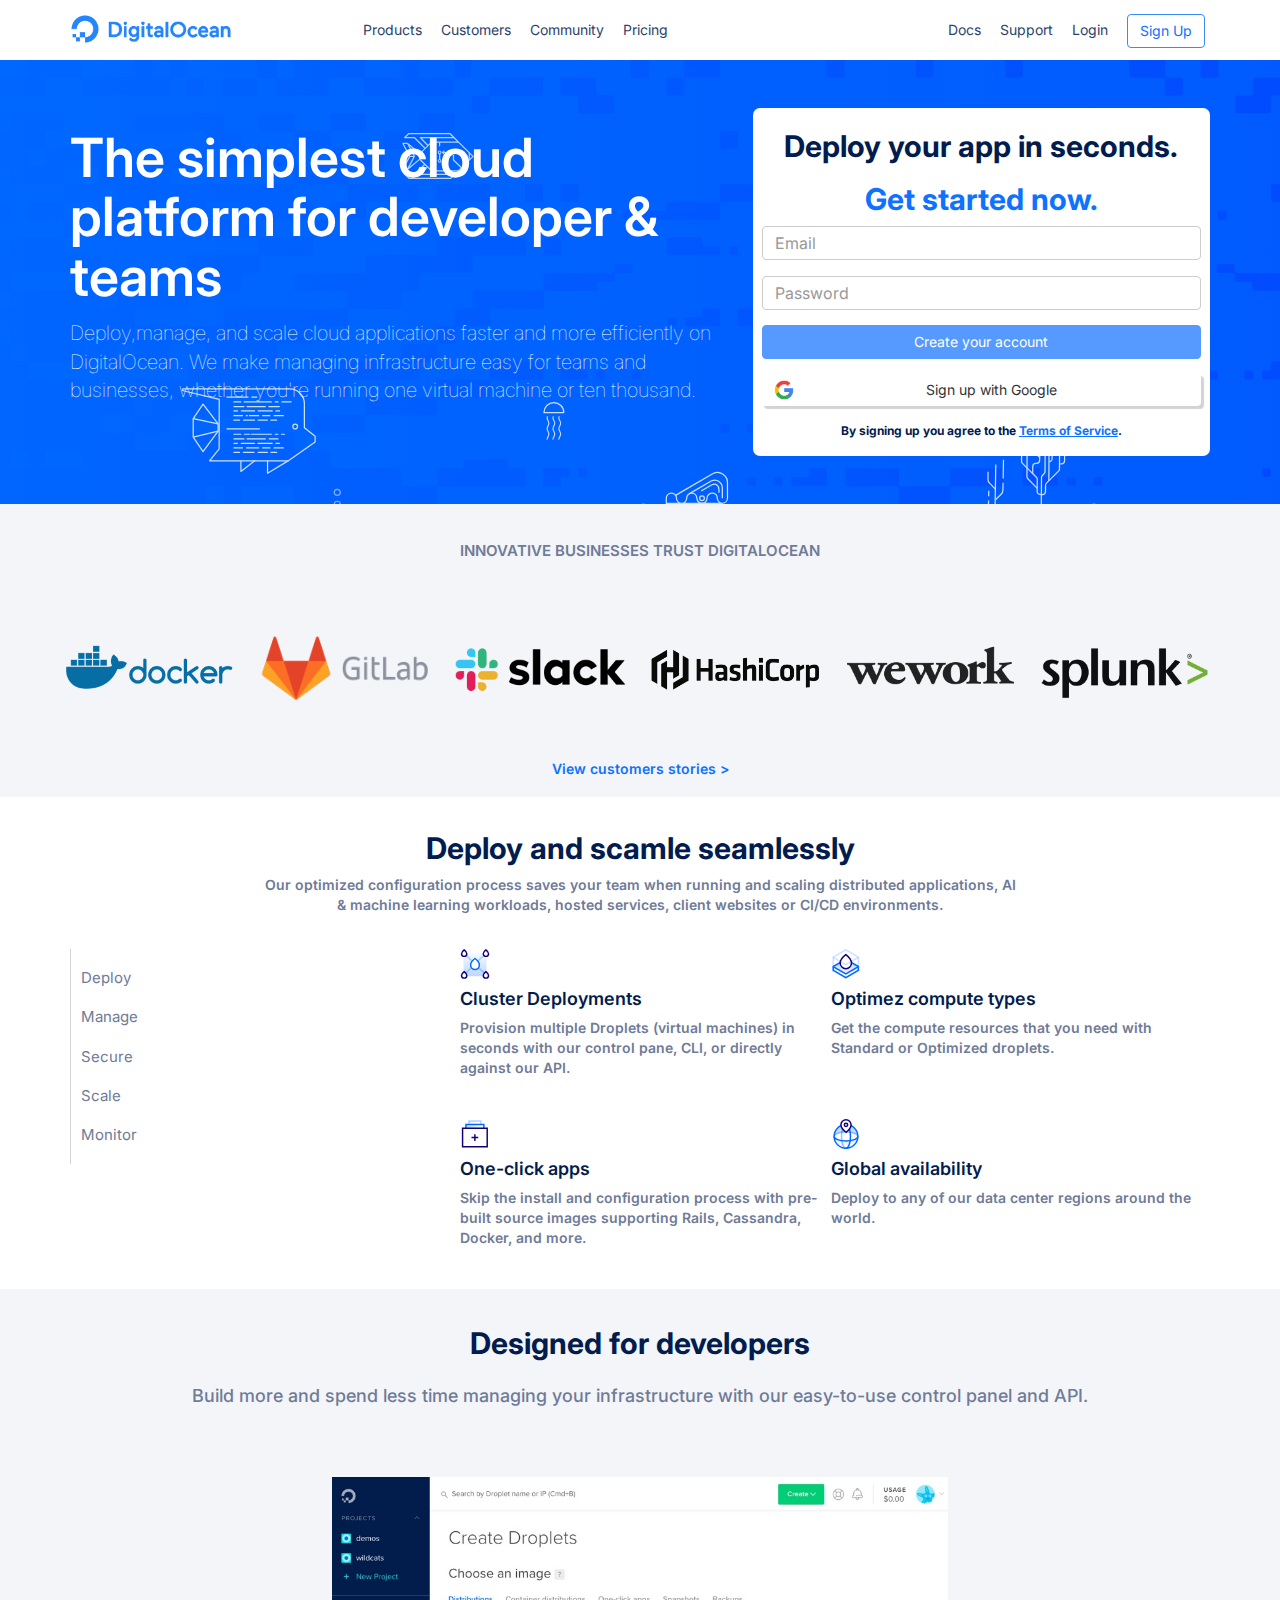
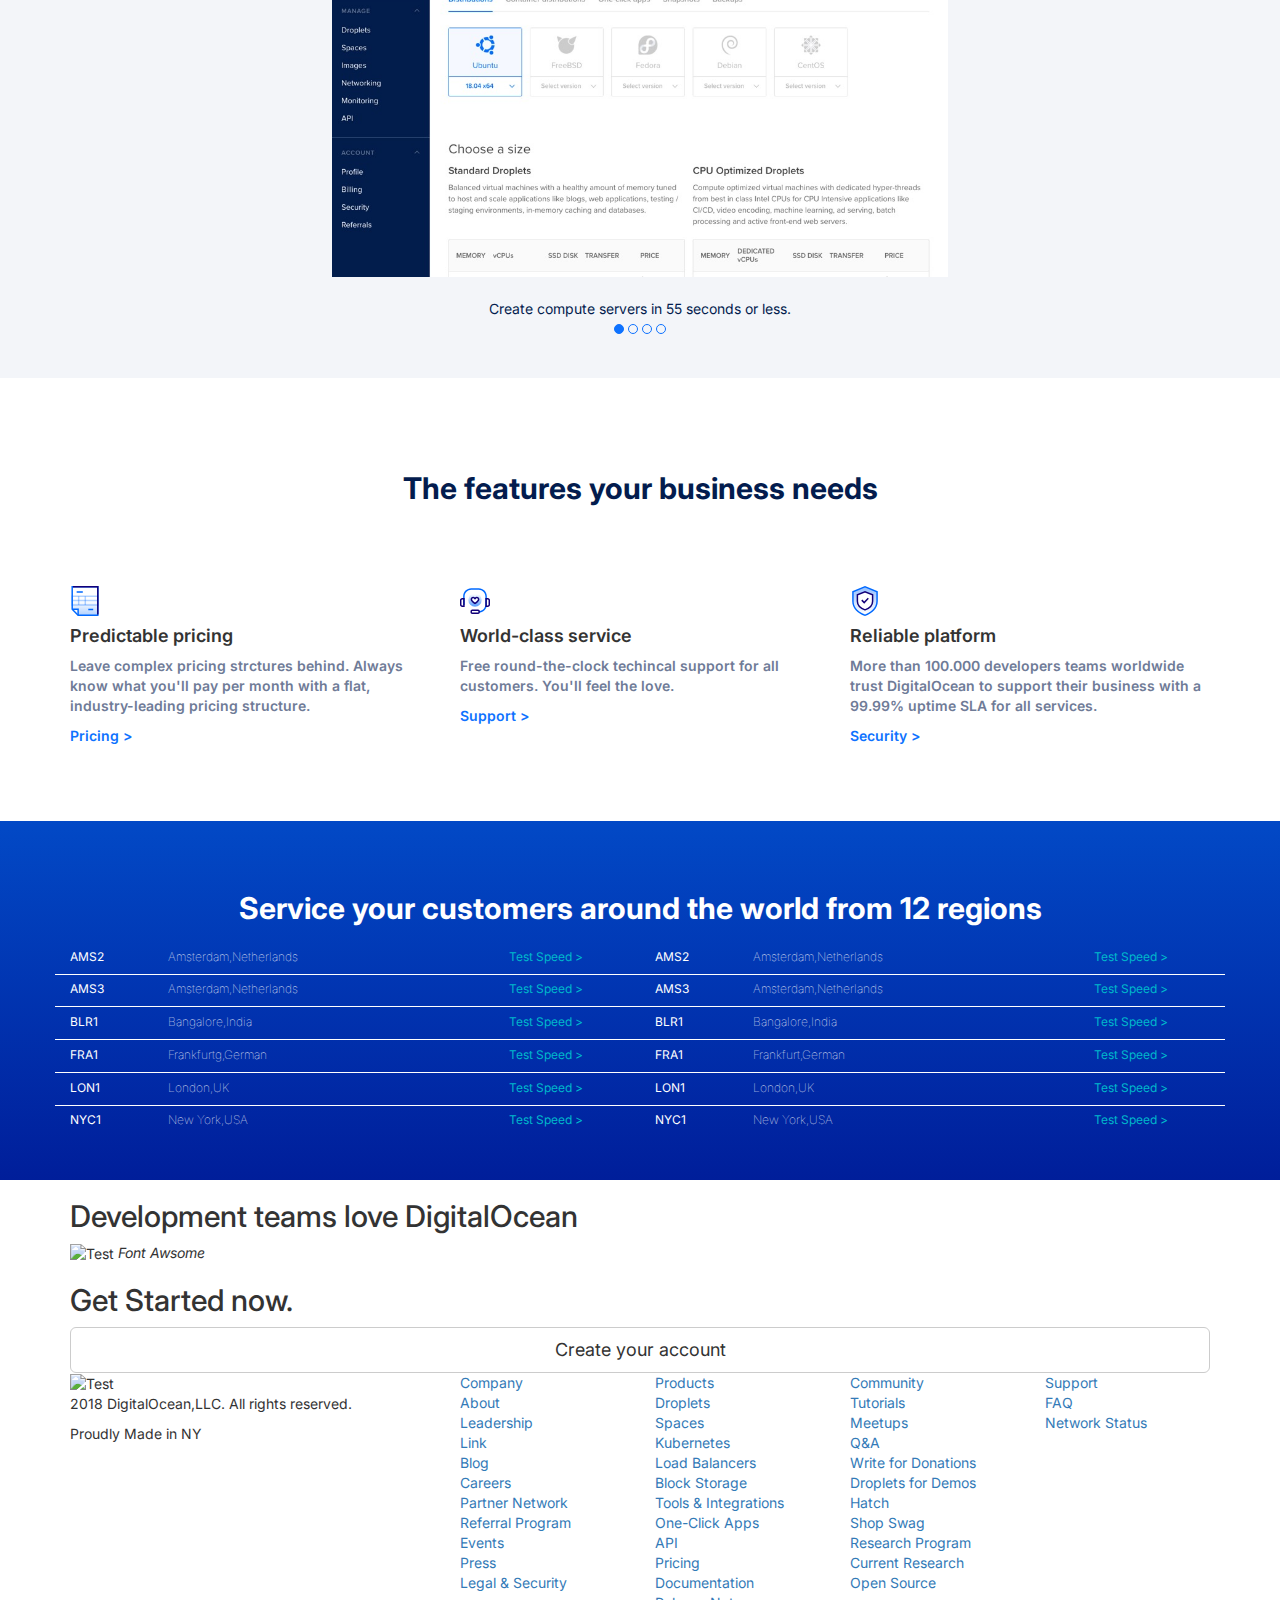
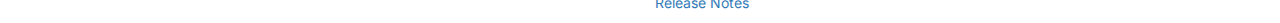
==== index.html @ 861a4ecf "4th Section" ====
<!DOCTYPE html>
<html lang="en" dir="ltr">
  <head>
    <meta charset="utf-8">
    <meta name="viewport" content="width=device-width, initial-scale=1.0">
    <link rel="stylesheet" href="https://maxcdn.bootstrapcdn.com/bootstrap/3.3.7/css/bootstrap.min.css" integrity="sha384-BVYiiSIFeK1dGmJRAkycuHAHRg32OmUcww7on3RYdg4Va+PmSTsz/K68vbdEjh4u" crossorigin="anonymous">
    <link rel="stylesheet" href="https://cdnjs.cloudflare.com/ajax/libs/font-awesome/5.15.2/css/all.min.css" integrity="sha512-HK5fgLBL+xu6dm/Ii3z4xhlSUyZgTT9tuc/hSrtw6uzJOvgRr2a9jyxxT1ely+B+xFAmJKVSTbpM/CuL7qxO8w==" crossorigin="anonymous" />
    <link rel="preconnect" href="https://fonts.gstatic.com">
    <link href="https://fonts.googleapis.com/css2?family=Inter:wght@300;500;600;700&display=swap" rel="stylesheet">
    <link rel="stylesheet" href="css/style.css">
    <title>Digital Ocean</title>
  </head>
  <body>

    <!-- HEADER -->
    <header>
      <!-- Fixed Nav -->
      <nav class="navbar navbar-default navbar-fixed-top ms_navbar">
        <div class="container ms_container">
          <div class="row">
            <div class="col-md-3 col-sm-6 col-xs-6">
              <a href="#">
                <img alt="DigitalOcean Logo" src="img/logo.png">
              </a>
            </div>
            <div class="col-md-5 hidden-sm hidden-xs">
              <ul class="list-unstyled list-inline ms_list">
                <li><a href="#">Products <i class="fas fa-chevron-down"></i></a></li>
                <li><a href="#">Customers</a></li>
                <li><a href="#">Community <i class="fas fa-chevron-down"></i></a></li>
                <li><a href="#">Pricing</a></li>
              </ul>
            </div>
            <div class="col-md-4 col-sm-6 col-xs-6 hidden-sm hidden-xs">
              <ul class="list-unstyled list-inline ms_list text-right">
                <li><a href="#">Docs</a></li>
                <li><a href="#">Support <i class="fas fa-chevron-down"></i></a></li>
                <li><a href="#">Login</a></li>
                <li><button class="btn btn-md ms_button ms_light_blue"type="button" name="button">Sign Up</button></li>
              </ul>
            </div>
            <div class="col-sm-6 col-xs-6 visible-sm visible-xs text-right">
              <i class="fas fa-bars hamburger ms_light_blue"></i>
            </div>
          </div>
        </div>
      </nav>

      <!-- Jumbotron -->
      <div class="jumbotron ms_jumbotron">
        <div class="ms_container container">
          <div class="row">
            <div class="ms_col col-md-7 col-sm-7 col-xs-12">
              <h1 class="ms_bulk">The simplest cloud platform for developer & teams</h1>
              <p class="small">Deploy,manage, and scale cloud applications faster and more efficiently on DigitalOcean. We make managing infrastructure easy for teams and businesses, whether you're running one virtual machine or ten thousand.</p>
            </div>
            <div class="ms_col col-md-5 col-sm-5 col-xs-12">
              <div class="ms_signin">
                <h2 class="text-center ms_bulker ms_dark_blue">Deploy your app in seconds.</h2>
                <h2 class="text-center ms_bulker"><a class="ms_light_blue" href="#">Get started now.</a></h2>
                <form>
                  <input type="email" class="form-control" id="exampleInputEmail1" placeholder="Email">
                  <input type="password" class="form-control" id="exampleInputPassword1" placeholder="Password">
                </form>
                <button type="button" class="btn btn-primary btn-md btn-block">Create your account</button>
                <button type="button" class="btn btn-default btn-md btn-block ms_google"><img class="pull-left" src="img/google-icon.png" alt="Google Icon"> Sign up with Google</button>
                <p class="ms_dark_blue text-center">By signing up you agree to the <a class="ms_light_blue" href="#">Terms of Service</a>.</p>
              </div>
            </div>
          </div>
        </div>
      </div>

      <!-- Partners -->
      <section id="partners">
        <div class="ms_container container ms_partners">
          <div class="row ms_row">
            <div class="ms_col col-md-12 col-sm-12 col-xs-12">
                <h4 class="text-center ms_bulk ms_light_grey">INNOVATIVE BUSINESSES TRUST DIGITALOCEAN</h4>
            </div>
            <div class="col-xs-12 col-sm-4 col-md-4 ms_col">
              <img src="img/docker.svg" alt="Docker">
              <img src="img/gitlab.svg" alt="GitLab">
            </div>
            <div class="col-xs-12 col-sm-4 col-md-4 ms_col">
              <img src="img/slack.svg" alt="Slack">
              <img src="img/hashicorp.svg" alt="HashiCorp">
            </div>
            <div class="col-xs-12 col-sm-4 col-md-4 ms_col">
              <img src="img/wework.svg" alt="weowrk">
              <img src="img/splunk.svg" alt="splunk">
            </div>
            <div class="col-md-12 col-sm-12 col-xs-12 text-center">
              <h5><a class="ms_bulk ms_light_blue" href="#">View customers stories ></a></h5>
            </div>
          </div>
        </div>
      </section>
    </header>


    <!--MAIN  -->
    <main>
      <!-- 1St Section -->
      <section id="ms_first-section">
        <div class="ms_container container">
          <div class="row ms_row">
            <div class="ms_col col-md-12 col-sm-12 col-xs-12 ms_col">
              <div class="section-head_text">
                <h2 class="text-center ms_bulker ms_dark_blue">Deploy and scamle seamlessly</h2>
                <p class="text-center ms_bulk ms_light_grey">Our optimized configuration process saves your team when running and scaling distributed applications, AI<br> & machine learning workloads, hosted services, client websites or CI/CD environments.</p>
              </div>
            </div>
          </div>
          <div class="row ms_row ms_section-body">
            <div class="ms_col col-md-4 col-sm-4 col-xs-12 ms_col">
              <ul class="list-unstyled">
                <li><a href="#">Deploy</a></li>
                <li><a href="#">Manage</a></li>
                <li><a href="#">Secure</a></li>
                <li><a href="#">Scale</a></li>
                <li><a href="#">Monitor</a></li>
              </ul>
            </div>
            <div class="col-md-8 col-sm-8 col-xs-12">
              <div class="ms_col-wrap pull-left">
                <img src="img/cluster-deploy.svg" alt="Cluster-Deploy">
                <h4 class="ms_dark_blue ms_bulk">Cluster Deployments</h4>
                <p class="ms_light_grey ms_bulk">Provision multiple Droplets (virtual machines) in seconds with our control pane, CLI, or directly against our API.</p>
              </div>
              <div class="ms_col-wrap pull-left">
                <img src="img/optimized-compute.svg" alt="optimized Compute">
                <h4 class="ms_dark_blue ms_bulk">Optimez compute types</h4>
                <p class="ms_light_grey ms_bulk">Get the compute resources that you need with Standard or Optimized droplets. </p>
              </div>
              <div class="ms_col-wrap pull-left">
                <img src="img/one-click.svg" alt="One Click">
                <h4 class="ms_dark_blue ms_bulk">One-click apps</h4>
                <p class="ms_light_grey ms_bulk">Skip the install and configuration process with pre-built source images supporting Rails, Cassandra, Docker, and more.</p>
              </div>
              <div class="ms_col-wrap pull-left">
                <img src="img/global.svg" alt="Global Availability">
                <h4 class="ms_dark_blue ms_bulk">Global availability</h4>
                <p class="ms_light_grey ms_bulk">Deploy to any of our data center regions around the world.</p>
              </div>
            </div>
        </div>
      </section>

      <!-- 2Nd Section -->
      <section id="ms_second-section">
          <div class="ms_container container">
            <div class="row">
              <div class="ms_col col-md-12 col-sm-12 col-xs-12 ms_section-head">
                <h2 class="text-center ms_dark_blue ms_bulker">Designed for developers</h2>
                <p class="text-center ms_light_grey ms_light_bulk">Build more and spend less time managing your infrastructure with our easy-to-use control panel and API.</p>
              </div>
              <div class="ms_col col-md-12 col-sm-12 col-xs-12 text-center ms_section-body">
                <div class="ms_img_container">
                  <i class="fas fa-chevron-left"></i>
                  <img src="img/screenshot-createdroplet.jpg" alt="Droplets">
                  <i class="fas fa-chevron-right ms_dark_blue"></i>
                </div>
                <span class="ms_dark_blue">Create compute servers in 55 seconds or less.</span>
                <div class="circles ms_light_blue">
                  <span id="filled"></span>
                  <span></span>
                  <span></span>
                  <span></span>
                </div>
              </div>

              </div>
            </div>
          </div>
      </section>

      <!-- 3Rd Section -->
      <section id="ms_third-section">
        <div class="ms_container container">
          <div class="row">
            <div class="ms_col col-md-12 col-xs-12 text-center">
              <h2 class="ms_dark_blue ms_bulker">The features your business needs</h2>
            </div>
            <div class="ms_col col-md-4 col-sm-4 col-xs-12 ms_col">
              <img src="img/pred-pricing.svg" alt="Predictable Pricing">
              <h4 class="ms_dark blue ms_bulk">Predictable pricing</h4>
              <p class="ms_light_grey ms_bulk">Leave complex pricing strctures behind. Always know what you'll pay per month with a flat, industry-leading pricing structure. </p>
              <a class="ms_light_blue ms_bulk" href="#">Pricing ></a>
            </div>
            <div class="ms_col col-md-4 col-sm-4 col-xs-12 ms_col">
              <img src="img/world-class.svg" alt="World-class Service">
              <h4 class="ms_dark blue ms_bulk">World-class service</h4>
              <p class="ms_light_grey ms_bulk">Free round-the-clock techincal support for all customers. You'll feel the love.</p>
              <a class="ms_light_blue ms_bulk" href="#">Support ></a>
            </div>
            <div class="ms_col col-md-4 col-sm-4 col-xs-12 ms_col">
              <img src="img/reliable-platform.svg" alt="Reliable Platform">
              <h4 class="ms_dark blue ms_bulk">Reliable platform</h4>
              <p class="ms_light_grey ms_bulk">More than 100.000 developers teams worldwide trust DigitalOcean to support their business with a 99.99% uptime SLA for all services. </p>
              <a class="ms_light_blue ms_bulk" href="#">Security ></a>
            </div>
          </div>
        </div>
      </section>

      <!-- 4Th Section -->
      <section id="ms_fourth_section">
        <div class="ms_container container">
          <div class="row">
            <div class="col-md-12 col-sm-12 col-xs-12 text-center">
              <h2 class="ms_bulker">Service your customers around the world from 12 regions</h2>
            </div>

            <!-- 1St block -->
            <div class="col-md-6 col-sm-12 col-xs-12 ms_block">
              <!-- 1St Row -->
              <div class="row">
                <div class="col-md-2 col-sm-2 col-xs-2 ms_col">
                  <span>AMS2</span>
                </div>
                <div class="col-md-7 col-sm-7 col-xs-6 ms_col">
                  <span class="ms_lighter">Amsterdam,Netherlands</span>
                </div>
                <div class="col-md-3 col-sm-3 col-xs-4 ms_col">
                  <a href="#">Test Speed ></a>
                </div>
              </div>
              <!-- 2Nd Row -->
              <div class="row">
                <div class="col-md-2 col-sm-2 col-xs-2 ms_col">
                  <span>AMS3</span>
                </div>
                <div class="col-md-7 col-sm-7 col-xs-6 ms_col">
                  <span class="ms_lighter">Amsterdam,Netherlands</span>
                </div>
                <div class="col-md-3 col-sm-3 col-xs-4 ms_col">
                  <a href="#">Test Speed ></a>
                </div>
              </div>
              <!-- 3Rd Row -->
              <div class="row">
                <div class="col-md-2 col-sm-2 col-xs-2 ms_col">
                  <span>BLR1</span>
                </div>
                <div class="col-md-7 col-sm-7 col-xs-6 ms_col">
                  <span class="ms_lighter">Bangalore,India</span>
                </div>
                <div class="col-md-3 col-sm-3 col-xs-4 ms_col">
                  <a href="#">Test Speed ></a>
                </div>
              </div>
              <!-- 4th Row -->
              <div class="row">
                <div class="col-md-2 col-sm-2 col-xs-2 ms_col">
                  <span>FRA1</span>
                </div>
                <div class="col-md-7 col-sm-7 col-xs-6 ms_col">
                  <span class="ms_lighter">Frankfurtg,German</span>
                </div>
                <div class="col-md-3 col-sm-3 col-xs-4 ms_col">
                  <a href="#">Test Speed ></a>
                </div>
              </div>
              <!-- 5Th Row -->
              <div class="row">
                <div class="col-md-2 col-sm-2 col-xs-2 ms_col">
                  <span>LON1</span>
                </div>
                <div class="col-md-7 col-sm-7 col-xs-6 ms_col">
                  <span class="ms_lighter">London,UK</span>
                </div>
                <div class="col-md-3 col-sm-3 col-xs-4 ms_col">
                  <a href="#">Test Speed ></a>
                </div>
              </div>
              <!-- 6Th Row -->
              <div class="row">
                <div class="col-md-2 col-sm-2 col-xs-2">
                  <span>NYC1</span>
                </div>
                <div class="col-md-7 col-sm-7 col-xs-6">
                  <span class="ms_lighter">New York,USA</span>
                </div>
                <div class="col-md-3 col-sm-3 col-xs-4">
                  <a href="#">Test Speed ></a>
                </div>
              </div>
            </div>

            <!-- 2Nd Block -->
            <div class="col-md-6 col-sm-12 col-xs-12">
              <!-- 1St Row -->
              <div class="row">
                <div class="col-md-2 col-sm-2 col-xs-2 ms_col">
                  <span>AMS2</span>
                </div>
                <div class="col-md-7 col-sm-7 col-xs-6 ms_col">
                  <span class="ms_lighter">Amsterdam,Netherlands</span>
                </div>
                <div class="col-md-3 col-sm-3 col-xs-4 ms_col">
                  <a href="#">Test Speed ></a>
                </div>
              </div>
              <!-- 2Nd Row -->
              <div class="row">
                <div class="col-md-2 col-sm-2 col-xs-2 ms_col">
                  <span>AMS3</span>
                </div>
                <div class="col-md-7 col-sm-7 col-xs-6 ms_col">
                  <span class="ms_lighter">Amsterdam,Netherlands</span>
                </div>
                <div class="col-md-3 col-sm-3 col-xs-4 ms_col">
                  <a href="#">Test Speed ></a>
                </div>
              </div>
              <!-- 3Rd Row -->
              <div class="row">
                <div class="col-md-2 col-sm-2 col-xs-2 ms_col">
                  <span>BLR1</span>
                </div>
                <div class="col-md-7 col-sm-7 col-xs-6 ms_col">
                  <span class="ms_lighter">Bangalore,India</span>
                </div>
                <div class="col-md-3 col-sm-3 col-xs-4 ms_col">
                  <a href="#">Test Speed ></a>
                </div>
              </div>
              <!-- 4Th Row -->
              <div class="row">
                <div class="col-md-2 col-sm-2 col-xs-2 ms_col">
                  <span>FRA1</span>
                </div>
                <div class="col-md-7 col-sm-7 col-xs-6 ms_col">
                  <span class="ms_lighter">Frankfurt,German</span>
                </div>
                <div class="col-md-3 col-sm-3 col-xs-4 ms_col">
                  <a href="#">Test Speed ></a>
                </div>
              </div>
              <!-- 5Th Row -->
              <div class="row">
                <div class="col-md-2 col-sm-2 col-xs-2 ms_col">
                  <span>LON1</span>
                </div>
                <div class="col-md-7 col-sm-7 col-xs-6 ms_col">
                  <span class="ms_lighter">London,UK</span>
                </div>
                <div class="col-md-3 col-sm-3 col-xs-4 ms_col">
                  <a href="#">Test Speed ></a>
                </div>
              </div>
              <!-- 6Th Row -->
              <div class="row">
                <div class="col-md-2 col-sm-2 col-xs-2">
                  <span>NYC1</span>
                </div>
                <div class="col-md-7 col-sm-7 col-xs-6">
                  <span class="ms_lighter">New York,USA</span>
                </div>
                <div class="col-md-3 col-sm-3 col-xs-4">
                  <a href="#">Test Speed ></a>
                </div>
              </div>
            </div>
          </div>
        </div>
      </section>

      <!-- 5Th Section -->
      <section>
        <div class="ms_container container">
          <div class="row">
            <div class="ms_col col-md-12 col-sm-12 col-xs-12">
              <h2>Development teams love DigitalOcean</h2>
            </div>
            <div class="ms_col col-md-12 col-sm-12 col-xs-12">
              <img src="" alt="Test">
              <i>Font Awsome</i>
            </div>
          </div>
        </div>
      </section>

      <!-- 6Th Section -->
      <section>
        <div class="ms_container container">
          <div class="row">
            <div class="ms_col col-md-12 col-sm-12 col-xs-12">
              <h2>Get Started now.</h2>
            </div>
            <div class="ms_col col-md-12 col-sm-12 col-xs-12">
              <button type="button" class="btn btn-default btn-lg btn-block">Create your account</button>
            </div>
          </div>
        </div>
      </section>
    </main>


    <!-- FOOTER -->
    <footer>
      <div class="ms_container container">
        <div class="row">
          <div class="ms_col col-md-4 col-sm-12 col-xs-12">
            <img src="" alt="Test">
            <p><i class="far fa-copyright"></i> 2018 DigitalOcean,LLC. All rights reserved.</p>
            <span>Proudly Made in NY</span>
            <div class="socials">
              <i class="fab fa-twitter"><a href="#"></a></i> <i class="fab fa-facebook-square"><a href="#"></a></i> <i class="fab fa-instagram"><a href="#"></a></i> <i class="fab fa-youtube"><a href="#"></a></i> <i class="fab fa-linkedin"><a href="#"></a></i>
            </div>
          </div>
          <div class="ms_col col-md-2 col-sm-6 col-xs-12">
            <ul class="list-unstyled">
              <li><a href="#">Company</a></li>
              <li><a href="#">About</a></li>
              <li><a href="#">Leadership</a></li>
              <li><a href="#">Link</a></li>
              <li><a href="#">Blog</a></li>
              <li><a href="#">Careers</a></li>
              <li><a href="#">Partner Network</a></li>
              <li><a href="#">Referral Program</a></li>
              <li><a href="#">Events</a></li>
              <li><a href="#">Press</a></li>
              <li><a href="#">Legal & Security</a></li>
            </ul>
          </div>
          <div class="ms_col col-md-2 col-sm-6 col-xs-12">
            <ul class="list-unstyled">
              <li><a href="#">Products</a></li>
              <li><a href="#">Droplets</a></li>
              <li><a href="#">Spaces</a></li>
              <li><a href="#">Kubernetes</a></li>
              <li><a href="#">Load Balancers</a></li>
              <li><a href="#">Block Storage</a></li>
              <li><a href="#">Tools & Integrations</a></li>
              <li><a href="#">One-Click Apps</a></li>
              <li><a href="#">API</a></li>
              <li><a href="#">Pricing</a></li>
              <li><a href="#">Documentation</a></li>
              <li><a href="#">Release Notes</a></li>
            </ul>
          </div>
          <div class="ms_col col-md-2 col-sm-6 col-xs-12">
            <ul class="list-unstyled">
              <li><a href="#">Community</a></li>
              <li><a href="#">Tutorials</a></li>
              <li><a href="#">Meetups</a></li>
              <li><a href="#">Q&A</a></li>
              <li><a href="#">Write for Donations</a></li>
              <li><a href="#">Droplets for Demos</a></li>
              <li><a href="#">Hatch</a></li>
              <li><a href="#">Shop Swag</a></li>
              <li><a href="#">Research Program</a></li>
              <li><a href="#">Current Research</a></li>
              <li><a href="#">Open Source</a></li>
            </ul>
          </div>
          <div class="ms_col col-md-2 col-sm-6 col-xs-12">
            <ul class="list-unstyled">
              <li><a href="#">Support</a></li>
              <li><a href="#">FAQ</a></li>
              <li><a href="#">Network Status</a></li>
            </ul>
          </div>
        </div>
      </div>
    </footer>

  </body>
</html>
---- css/style.css ----
/* Debug */
.ms_container {
  /* border: 1px solid black; */
}
.ms_container-fluid {
  /* border: 1px solid red; */
}
.ms_row {
  /* border: 1px solid green; */
}
.ms_col {
  /* border: 1px solid orange; */
  /* height: 200px; */
}
section {
  /* margin: 5vh 0; */
  /* border: 3px solid purple; */
}

/* COMMON */
* {
  padding: 0;
  margin: 0;
  box-sizing: border-box;
}
body {
  font-family: 'Inter', sans-serif;
}

/* UTILITIES */
.ms_wrapper {
  width: 50%;
  margin: 0 auto;
}
.ms_dark_blue {
  color: #031C4E;
}
.ms_light_grey {
  color: #6F7B97;
}
.ms_light_blue {
  color: #0E72FF;
}
.ms_lighter {
  font-weight: lighter;
}
.ms_light_bulk {
  font-weight: 500;
}
.ms_bulk {
  font-weight: 600;
}
.ms_bulker {
  font-weight: 700;
}
/* HEADER */
/* Fixed Nav */
header .ms_navbar {
  background-color: white;
  border: none;
}
.ms_navbar .ms_container .row [class*="col-"] {
  height: 60px;
  line-height: 60px;
}
.ms_navbar .ms_container .ms_list li a {
  color: #2D426B;
  padding-right: 5px;
}
.ms_navbar .ms_container img {
  max-height: 30px;
  margin-bottom: 5px;
}
.ms_navbar .ms_button {
  border-color: #3A8AFF;
  background-color: white;
}
/* Jumbotron */
.ms_jumbotron {
  background-image: url(../img/bg_jumbotron.svg);
  background-size: cover;
  background-position: center;
  background-repeat: no-repeat;
  margin: 60px 0 0 0;
  color: white;
}
.ms_jumbotron h1 {
  font-size: 34px;
}
.ms_jumbotron p {
  font-size: 15px;
  font-weight: lighter;
  margin-top: 2%;
}
.ms_jumbotron .ms_signin {
  background-color: white;
  border-radius: 0.5em;
  padding: 0.5% 2%;
}
.ms_jumbotron .ms_signin form input,
.ms_jumbotron .ms_signin button {
  margin-bottom: 3.5%;
}
.ms_jumbotron .ms_signin input {
  box-shadow: 0px 0px 0px 0px;
  font-size: 16px;
}
.ms_jumbotron .ms_signin button:first-of-type {
  background-color: #579AFF;
  border: 1px solid #579AFF;
}
.ms_jumbotron .ms_signin button:last-of-type {
  border: none;
  box-shadow: 2.5px 2.5px 1px  lightgrey;
}
.ms_jumbotron .ms_signin button img {
 max-height: 20px;
}
.ms_jumbotron .ms_signin p:not(a) {
  font-size: 12px;
  margin-top: 3%;
  font-weight: bold;
}
.ms_jumbotron .ms_signin p a {
  text-decoration: underline;
}
/* Partners */
#partners {
  background-color: #F3F5F9;
}
.ms_partners h4 {
  font-size: 12px;
  padding: 2.5% 0;
}
.ms_partners .ms_col,
.ms_partners .ms_row {
  padding: 0px;
}
.ms_partners img {
  width: 45%;
  height: 140px;
  margin: 0 2%;
}
.ms_partners h5 {
  padding: 1% 0;
}

/* MAIN */
/* 1St Section  */
#ms_first-section .section-head_text{
  margin: 3% 0;
}
#ms_first-section .section-head_text p {
  font-size: 16px;
}
#ms_first-section ul {
  border-left: 1px solid lightgrey;
  display: inline-block;
  width: 10%;
  font-size: 15px;
}
#ms_first-section ul li {
  margin: 18px 0px;
  padding-left: 10px;
}
#ms_first-section ul li a {
  color: #6F7B97;
}
#ms_first-section img {
  height: 35px;
  width: 35px;
}
#ms_first-section .ms_col-wrap {
  width: 100%;
  min-height: 120px;
}
/* 2Nd Section  */
#ms_second-section {
  background-color: #F3F5F9;
  padding: 3% 0;
}
#ms_second-section .ms_section-head {
  margin-bottom: 5%;
}
#ms_second-section .ms_section-head h2 {
  margin: 0px 0px 2% 0px;
}
#ms_second-section .ms_section-head p {
  font-size: 14px;
}
#ms_second-section .ms_img_container {
  margin: 0 auto;
  max-width: 90%;
  margin-bottom: 2%;
}
#ms_second-section .ms_img_container i {
  font-size: 200%;
}
#ms_second-section .ms_img_container i:first-of-type {
  color: #6F7B97;
}
#ms_second-section .ms_img_container img {
  width: 60%;
  margin: 0 2% 0 2%;
}
#ms_second-section .circles #filled:before {
  background-color: #0E72FF;
}
#ms_second-section .circles span:before {
  content: "";
  display: inline-block;
  width: 10px;
  height: 10px;
  border-radius: 50%;
  border: 1px solid #0E72FF;
}

/* 3Rd Section  */
#ms_third-section {
  padding: 4% 0;
}
#ms_third-section .ms_col {
  margin: 2% 0;
}
#ms_third-section h2 {
  margin-bottom: 3%
}
#ms_third-section img {
  height: 35px;
  width: 35px;
}
/* 4Th Section  */
#ms_fourth_section {
 background-image: linear-gradient(#0249C6, #001E9A);
 color: white;
 font-size: 12px;
 padding: 4% 0%;
}
#ms_fourth_section h2 {
  margin-bottom: 5%;
}
#ms_fourth_section .ms_block{
  margin-bottom: 6%;
}
#ms_fourth_section .ms_col {
  margin-bottom: 1%;
  padding-bottom: 1.5%;
  border-bottom: 1px solid white;
}

#ms_fourth_section a {
  color: #00B9CC;
}
/* 5Th Section  */

/* FOOTER */

/* MQ TABLET */
@media screen and (min-width: 768px) and (max-width: 992px) {
  /* COMMON */
  .ms_container {
    width: 100%;
  }
  /* HEADER */
  /* Fixed Nav */
  /* Jumbotron */
  .ms_jumbotron {
    padding: 3%;
  }
  .ms_jumbotron p {
    font-size: 18px;
  }
  .ms_jumbotron h1 {
    font-size: 34px;
  }
  /* Partners */

  /* MAIN */
  /* 1St Section  */
  #ms_first-section .ms_col-wrap {
    width: 49.5%;
    height: 170px;
  }
  #ms_first-section img {
    height: 30px;
    width: 30px;
  }
  #ms_first-section .section-head_text p {
    font-size: 14px;
  }
  /* 2Nd Section  */
  #ms_second-section .ms_section-head p {
    font-size: 18px;
  }
  /* 3Rd Section  */
  #ms_third-section img {
    height: 30px;
    width: 30px;
  }
  /* 4Th Section  */
  #ms_fourth_section .ms_block{
    margin-bottom: 6%;
  }
  #ms_fourth_section h2 {
    margin-bottom: 2%;
  }
  /* 5Th Section  */

  /* FOOTER */
}
/* MQ DESKTOP */
@media screen and (min-width: 992px) {
  /* COMMON */
  /* UTILITIES */
  /* HEADER */
  /* Fixed Nav */
  /* Jumbotron */
  .ms_jumbotron h1 {
    font-size: 54px;
  }
  .ms_jumbotron p {
    font-size: 20px;
  }
  /* Partners */
  .ms_partners h4 {
    font-size: 15px;
  }

  /* MAIN */
  /* 1St Section  */
  #ms_first-section .ms_col-wrap {
    width: 49.5%;
    height: 170px;
  }
  #ms_first-section img {
    height: 30px;
    width: 30px;
  }
  #ms_first-section .section-head_text p {
    font-size: 14px;
  }
  /* 2Nd Section  */
  #ms_second-section .ms_section-head p {
    font-size: 18px;
  }
  /* 3Rd Section  */
  #ms_third-section img {
    height: 30px;
    width: 30px;
  }
  /* 4Th Section  */
  #ms_fourth_section .ms_block{
    margin-bottom: 0%;
  }
  #ms_fourth_section h2 {
    margin-bottom: 2%;
  }
  /* 5Th Section  */

  /* FOOTER */
}
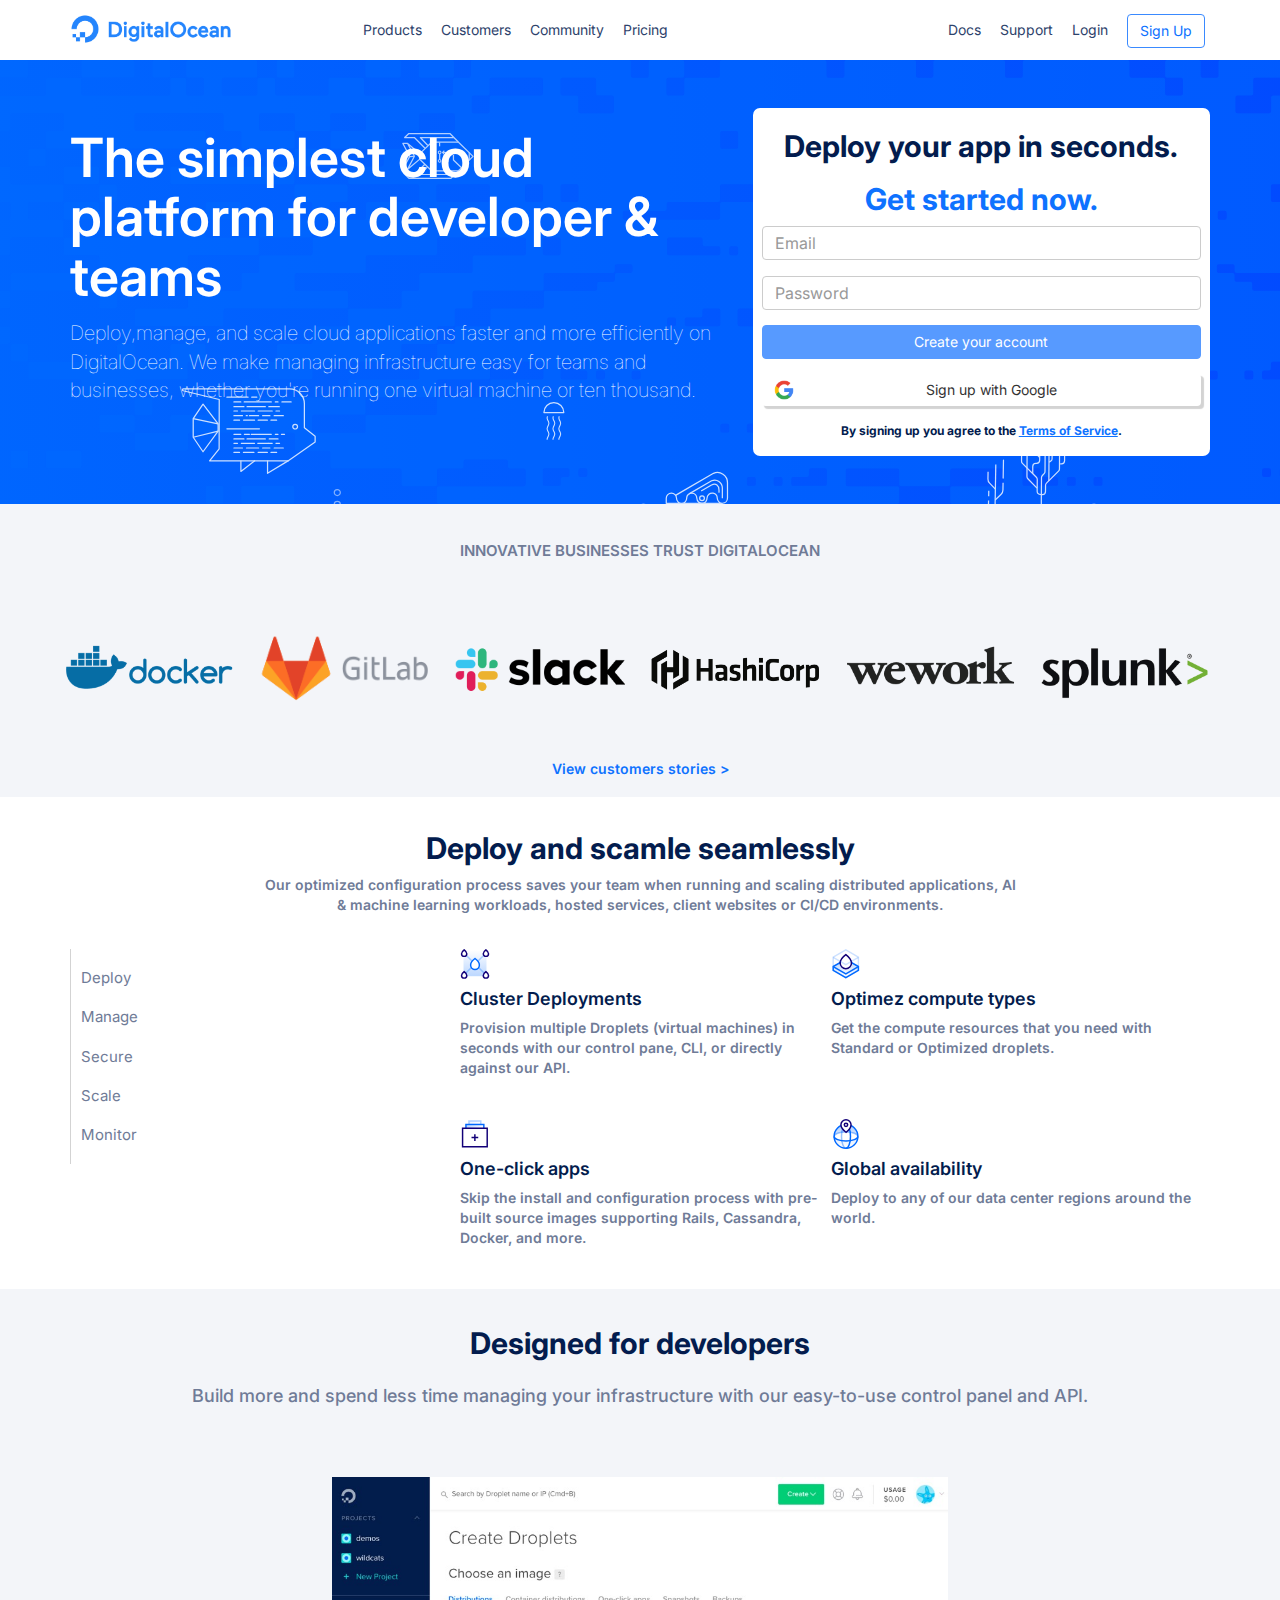
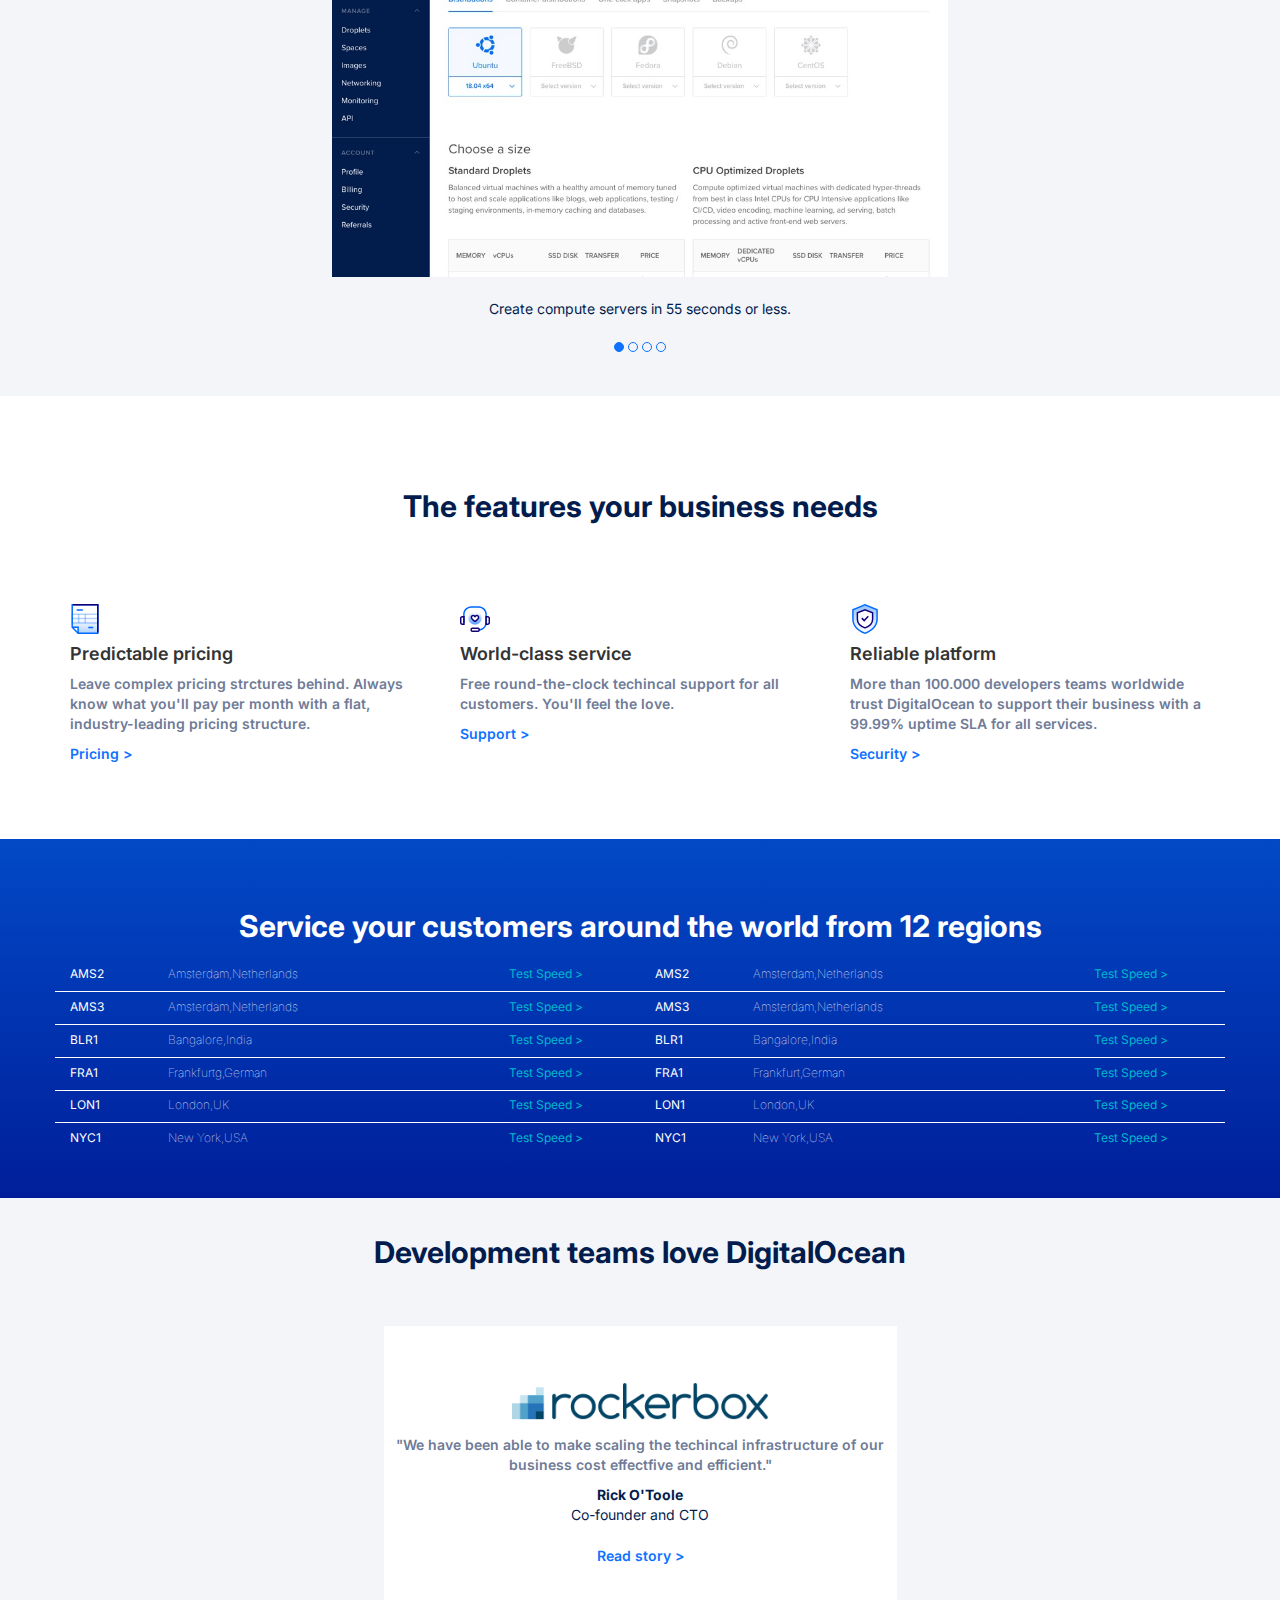
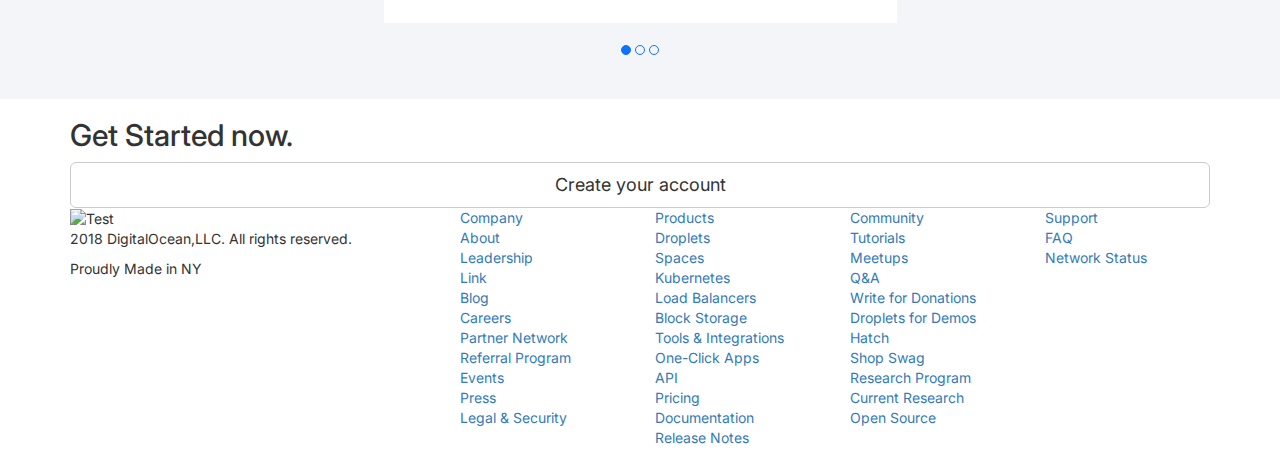
==== commit 522e2bf8: "5Th Section" ====
--- a/index.html
+++ b/index.html
@@ -157,9 +157,9 @@
               </div>
               <div class="ms_col col-md-12 col-sm-12 col-xs-12 text-center ms_section-body">
                 <div class="ms_img_container">
-                  <i class="fas fa-chevron-left"></i>
+                  <i class="fas fa-chevron-left hidden-xs"></i>
                   <img src="img/screenshot-createdroplet.jpg" alt="Droplets">
-                  <i class="fas fa-chevron-right ms_dark_blue"></i>
+                  <i class="fas fa-chevron-right ms_dark_blue hidden-xs"></i>
                 </div>
                 <span class="ms_dark_blue">Create compute servers in 55 seconds or less.</span>
                 <div class="circles ms_light_blue">
@@ -169,8 +169,6 @@
                   <span></span>
                 </div>
               </div>
-
-              </div>
             </div>
           </div>
       </section>
@@ -368,15 +366,31 @@
       </section>
 
       <!-- 5Th Section -->
-      <section>
-        <div class="ms_container container">
-          <div class="row">
-            <div class="ms_col col-md-12 col-sm-12 col-xs-12">
-              <h2>Development teams love DigitalOcean</h2>
-            </div>
-            <div class="ms_col col-md-12 col-sm-12 col-xs-12">
-              <img src="" alt="Test">
-              <i>Font Awsome</i>
+      <section id="ms_fifth_section">
+        <div class="ms_container container">
+          <div class="row">
+            <div class="ms_col col-md-12 col-sm-12 col-xs-12 ms_section-head">
+              <h2 class="text-center ms_dark_blue ms_bulker">Development teams love DigitalOcean</h2>
+            </div>
+            <div class="ms_col col-md-12 col-sm-12 col-xs-12 text-center ms_section-body">
+              <div class="whole-container">
+                <i class="fas fa-chevron-left hidden-xs"></i>
+                <div class="ms_img_container">
+                  <img src="img/rockerbox.png" alt="Rockerbox">
+                  <div class="ms_description">
+                    <p class="ms_bulk ms_light_grey">"We have been able to make scaling the techincal infrastructure of our business cost effectfive and efficient."</p>
+                    <span class="ms_bulker ms_dark_blue">Rick O'Toole<span><br>
+                    <span class="ms_dark_blue ms_lighter">Co-founder and CTO</span>
+                    <a class="ms_bulk ms_light_blue" href="#">Read story ></a>
+                  </div>
+                </div>
+                <i class="fas fa-chevron-right ms_dark_blue hidden-xs"></i>
+                <div class="circles ms_light_blue">
+                  <span id="filled"></span>
+                  <span></span>
+                  <span></span>
+                </div>
+              </div>
             </div>
           </div>
         </div>
--- a/css/style.css
+++ b/css/style.css
@@ -25,6 +25,18 @@
 }
 body {
   font-family: 'Inter', sans-serif;
+}
+.circles #filled:before {
+  background-color: #0E72FF;
+}
+.circles span:before {
+  content: "";
+  display: inline-block;
+  width: 10px;
+  height: 10px;
+  border-radius: 50%;
+  border: 1px solid #0E72FF;
+  margin-top: 2%;
 }
 
 /* UTILITIES */
@@ -190,7 +202,7 @@
 }
 #ms_second-section .ms_img_container {
   margin: 0 auto;
-  max-width: 90%;
+  width: 90%;
   margin-bottom: 2%;
 }
 #ms_second-section .ms_img_container i {
@@ -200,19 +212,8 @@
   color: #6F7B97;
 }
 #ms_second-section .ms_img_container img {
-  width: 60%;
+  width: 80%;
   margin: 0 2% 0 2%;
-}
-#ms_second-section .circles #filled:before {
-  background-color: #0E72FF;
-}
-#ms_second-section .circles span:before {
-  content: "";
-  display: inline-block;
-  width: 10px;
-  height: 10px;
-  border-radius: 50%;
-  border: 1px solid #0E72FF;
 }
 
 /* 3Rd Section  */
@@ -247,11 +248,47 @@
   padding-bottom: 1.5%;
   border-bottom: 1px solid white;
 }
-
 #ms_fourth_section a {
   color: #00B9CC;
 }
+
 /* 5Th Section  */
+#ms_fifth_section {
+  background-color: #F3F5F9;
+  padding: 3% 0;
+}
+#ms_fifth_section  h2 {
+  margin: 0px 0px 5% 0px;
+}
+#ms_fifth_section .ms_whole-container {
+  width: 50%;
+  margin: 0 auto;
+}
+#ms_fifth_section .ms_img_container {
+  background-color: white;
+  display: inline-block;
+  width: 80%;
+  vertical-align: middle;
+  padding: 5% 0%;
+}
+#ms_fifth_section .ms_img_container img {
+  margin-bottom: 3%
+}
+#ms_fifth_section a {
+  margin-top: 4%;
+  display: block;
+}
+#ms_fifth_section i {
+  vertical-align: middle;
+  font-size: 200%;
+  margin: 0 1.5%;
+}
+#ms_fifth_section i:first-child {
+  color: #6F7B97;
+}
+#ms_fifth_section .ms_img_container img {
+  width: 50%;
+}
 
 /* FOOTER */
 
@@ -292,6 +329,9 @@
   #ms_second-section .ms_section-head p {
     font-size: 18px;
   }
+  #ms_second-section .ms_img_container img {
+    width: 60%;
+  }
   /* 3Rd Section  */
   #ms_third-section img {
     height: 30px;
@@ -305,7 +345,9 @@
     margin-bottom: 2%;
   }
   /* 5Th Section  */
-
+  #ms_fifth_section .ms_img_container {
+    width: 60%;
+  }
   /* FOOTER */
 }
 /* MQ DESKTOP */
@@ -343,6 +385,9 @@
   #ms_second-section .ms_section-head p {
     font-size: 18px;
   }
+  #ms_second-section .ms_img_container img {
+    width: 60%;
+  }
   /* 3Rd Section  */
   #ms_third-section img {
     height: 30px;
@@ -356,6 +401,9 @@
     margin-bottom: 2%;
   }
   /* 5Th Section  */
+  #ms_fifth_section .ms_img_container {
+    width: 45%;
+  }
 
   /* FOOTER */
 }
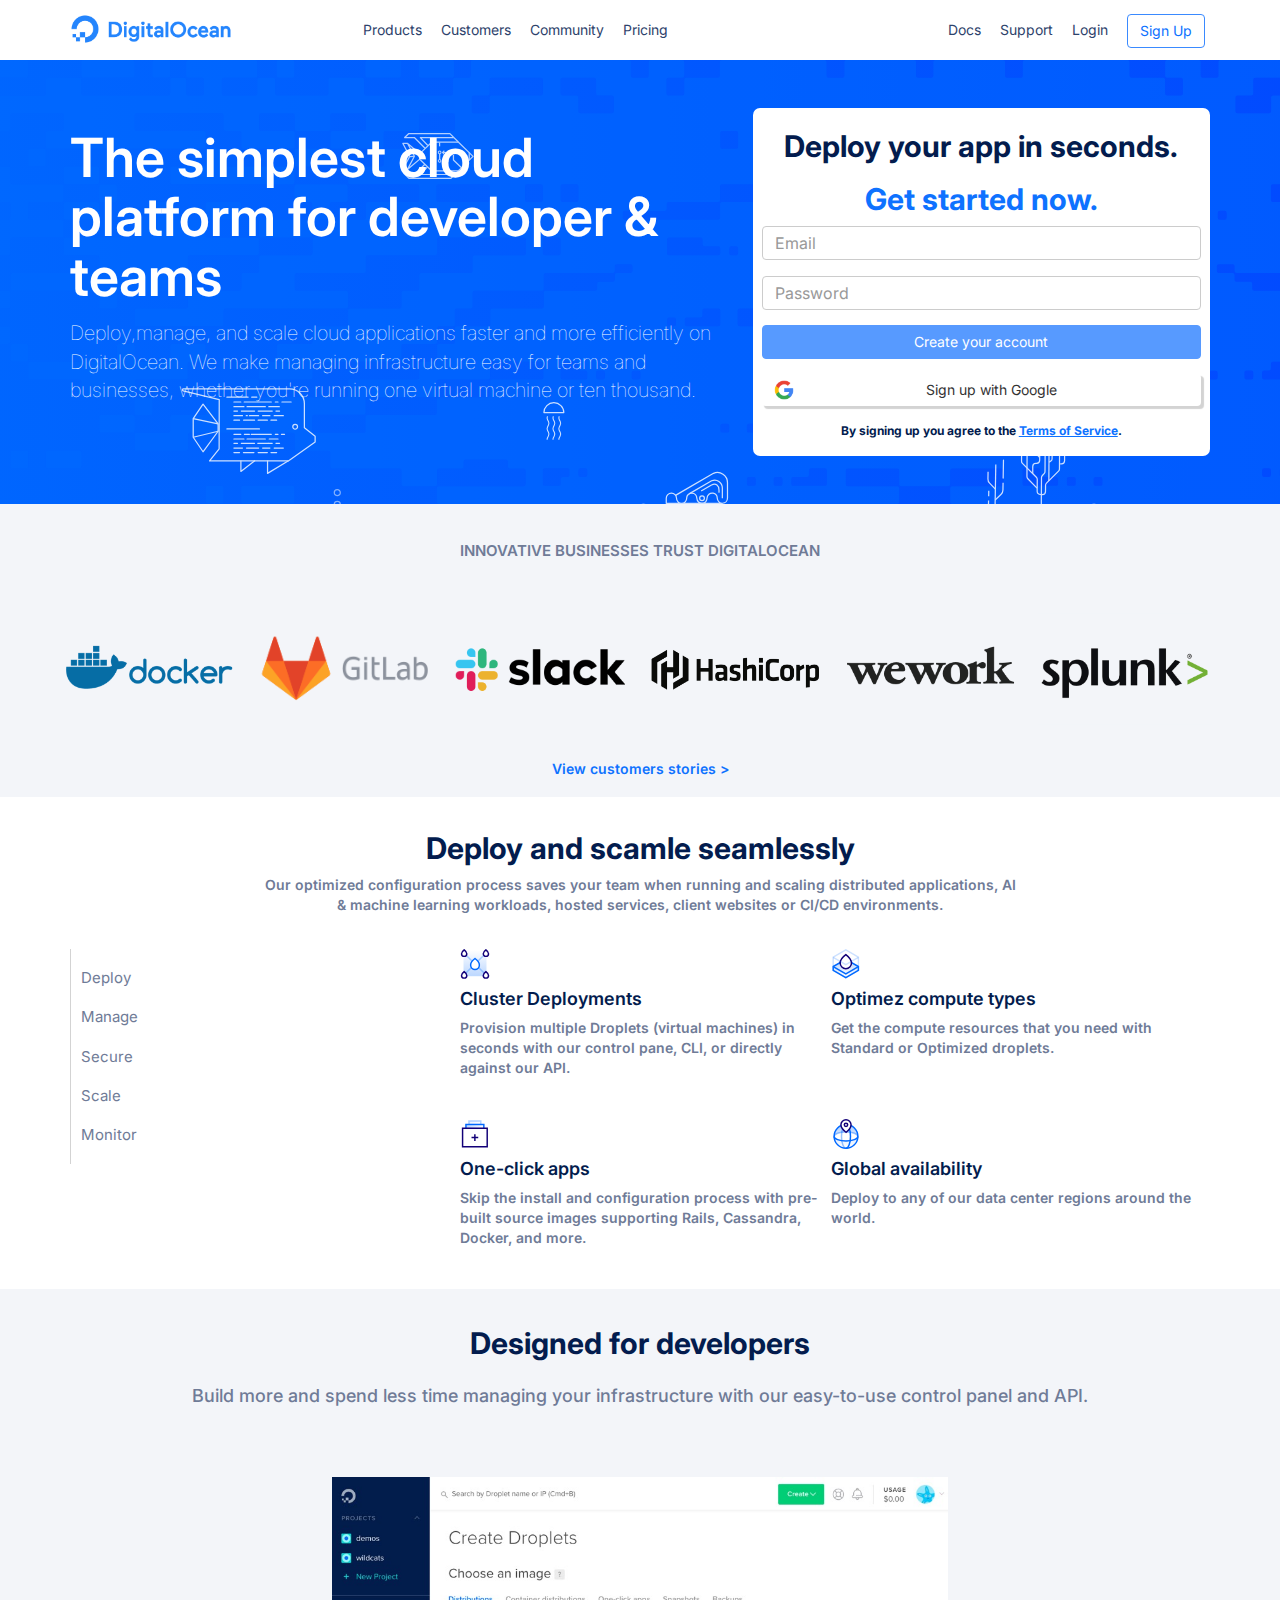
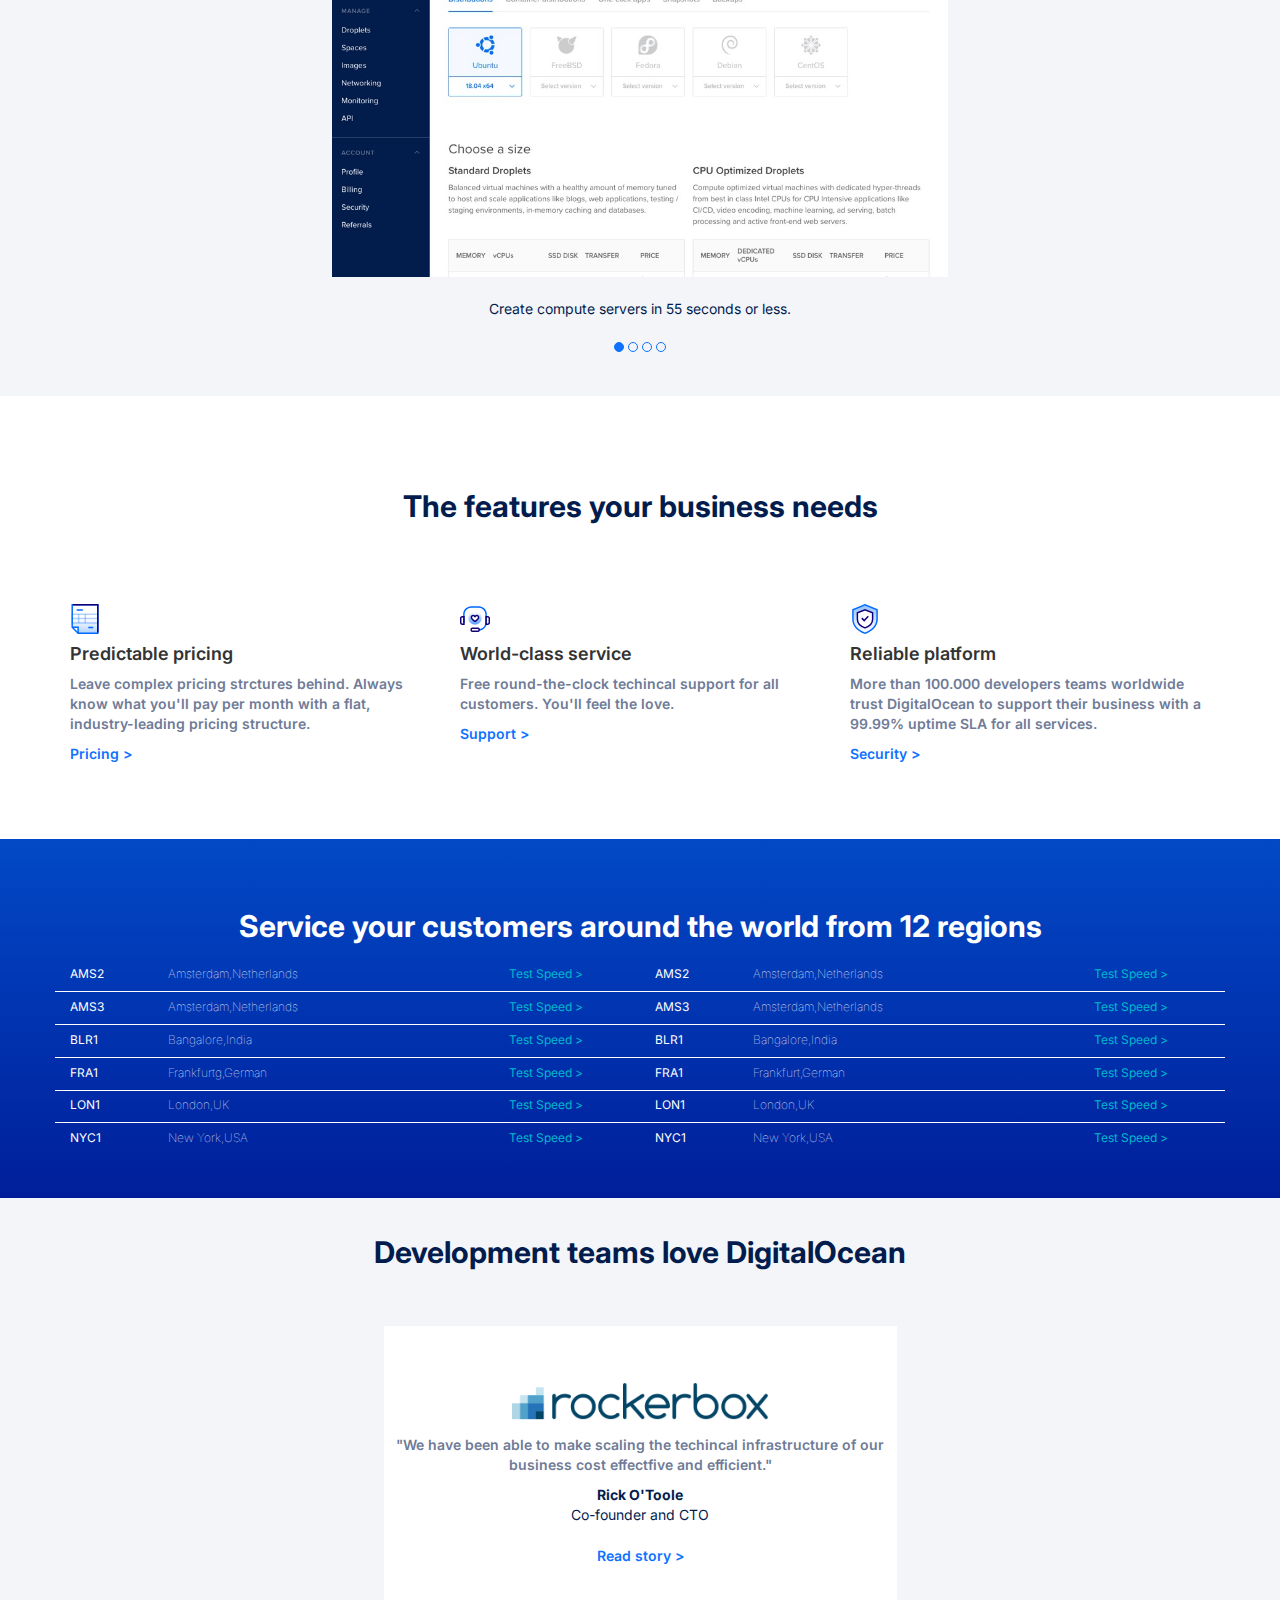
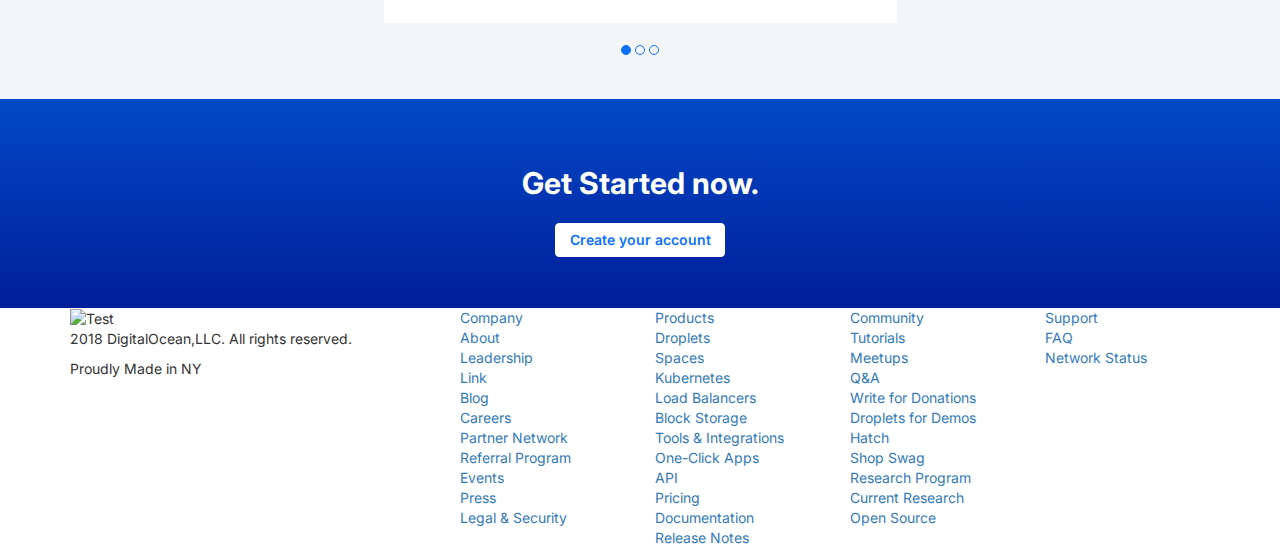
==== commit 1df67836: "6th Section" ====
--- a/index.html
+++ b/index.html
@@ -397,14 +397,14 @@
       </section>
 
       <!-- 6Th Section -->
-      <section>
-        <div class="ms_container container">
-          <div class="row">
+      <section id="ms_sixth_section">
+        <div class="ms_container container">
+          <div class="row text-center">
             <div class="ms_col col-md-12 col-sm-12 col-xs-12">
-              <h2>Get Started now.</h2>
+              <h2 class="ms_bulker">Get Started now.</h2>
             </div>
             <div class="ms_col col-md-12 col-sm-12 col-xs-12">
-              <button type="button" class="btn btn-default btn-lg btn-block">Create your account</button>
+              <button type="button" class="btn btn-default btn-md btn-block ms_light_blue ms_bulk">Create your account</button>
             </div>
           </div>
         </div>
--- a/css/style.css
+++ b/css/style.css
@@ -290,6 +290,21 @@
   width: 50%;
 }
 
+/* 6Th Section */
+#ms_sixth_section {
+  background-image: linear-gradient(#0249C6, #001E9A);
+  color: white;
+  padding: 4% 0;
+}
+#ms_sixth_section h2 {
+  margin: 1.5% 0 2% 0;
+}
+#ms_sixth_section button {
+  width: 170px;
+  margin: 0 auto;
+  border: 1px solid white;
+}
+
 /* FOOTER */
 
 /* MQ TABLET */
@@ -348,6 +363,8 @@
   #ms_fifth_section .ms_img_container {
     width: 60%;
   }
+
+  /* 6Th Section */
   /* FOOTER */
 }
 /* MQ DESKTOP */
@@ -404,6 +421,6 @@
   #ms_fifth_section .ms_img_container {
     width: 45%;
   }
-
+  /* 6Th Section */
   /* FOOTER */
 }
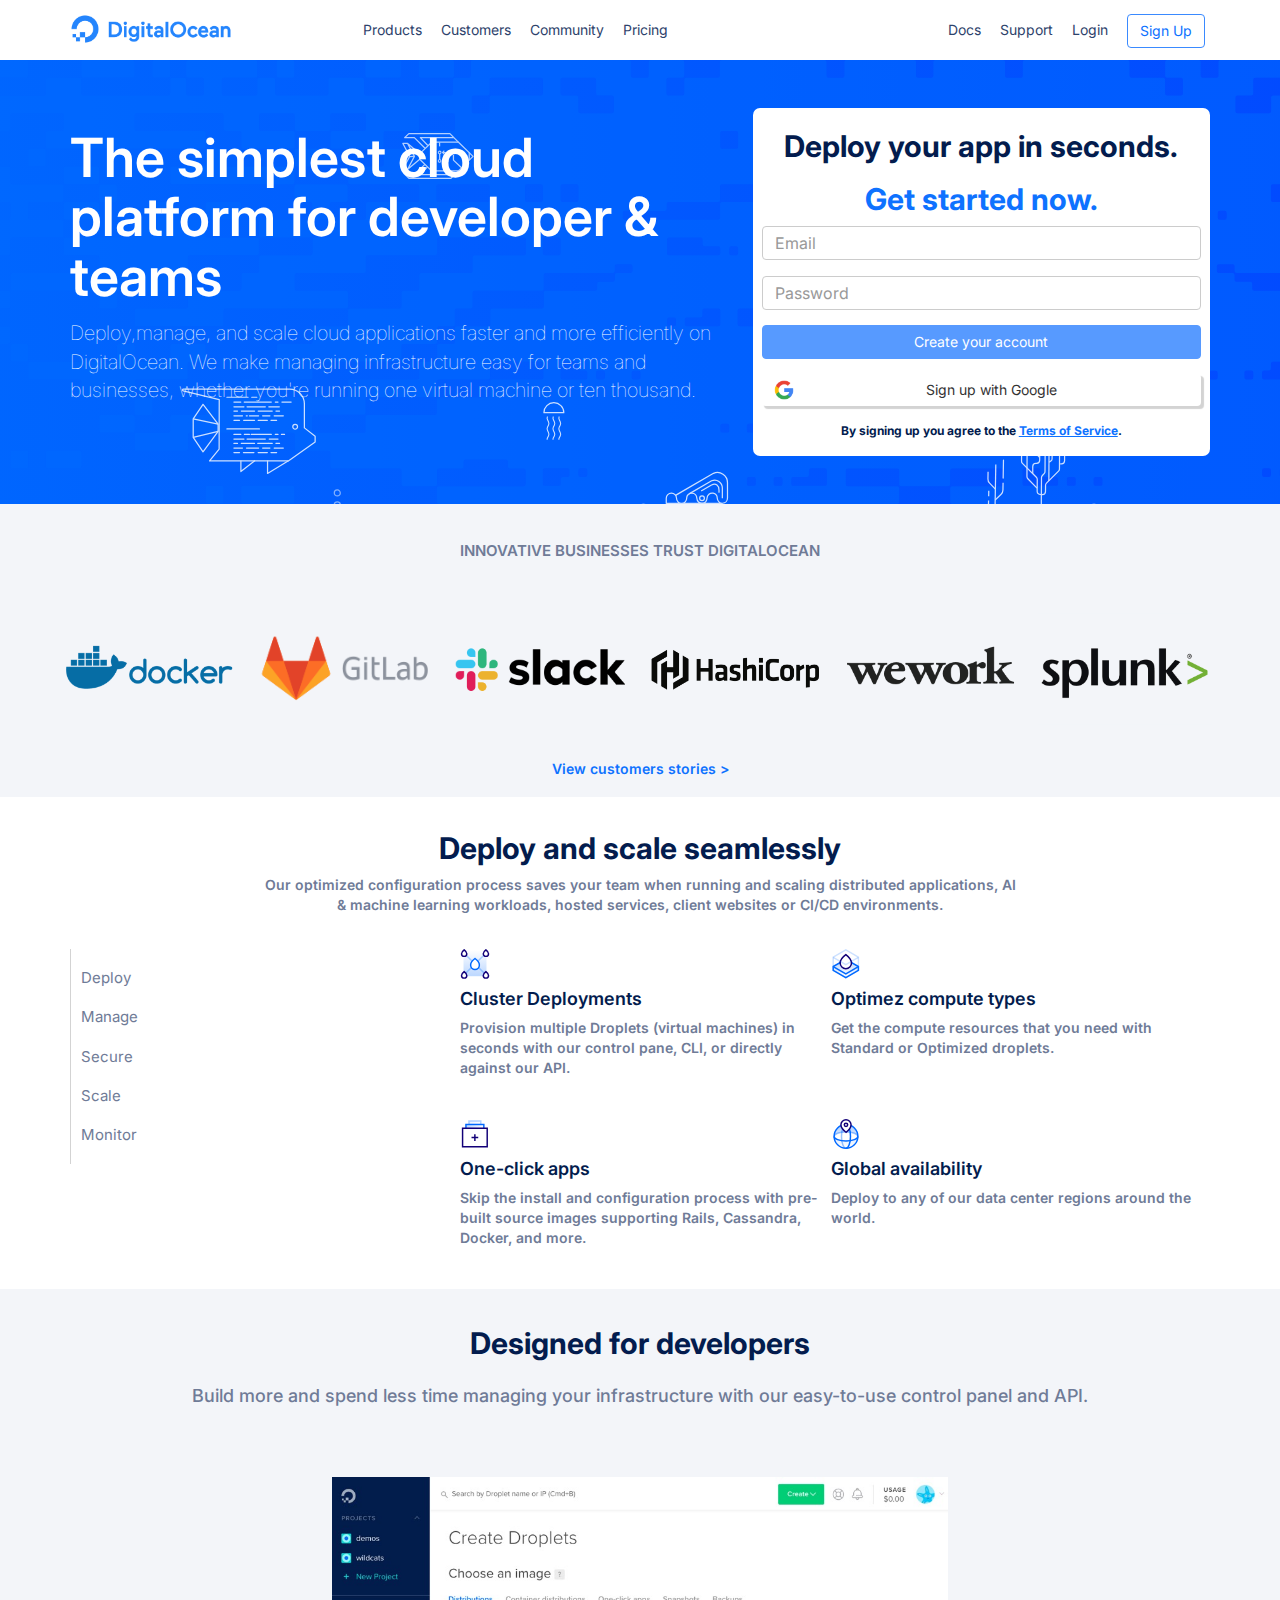
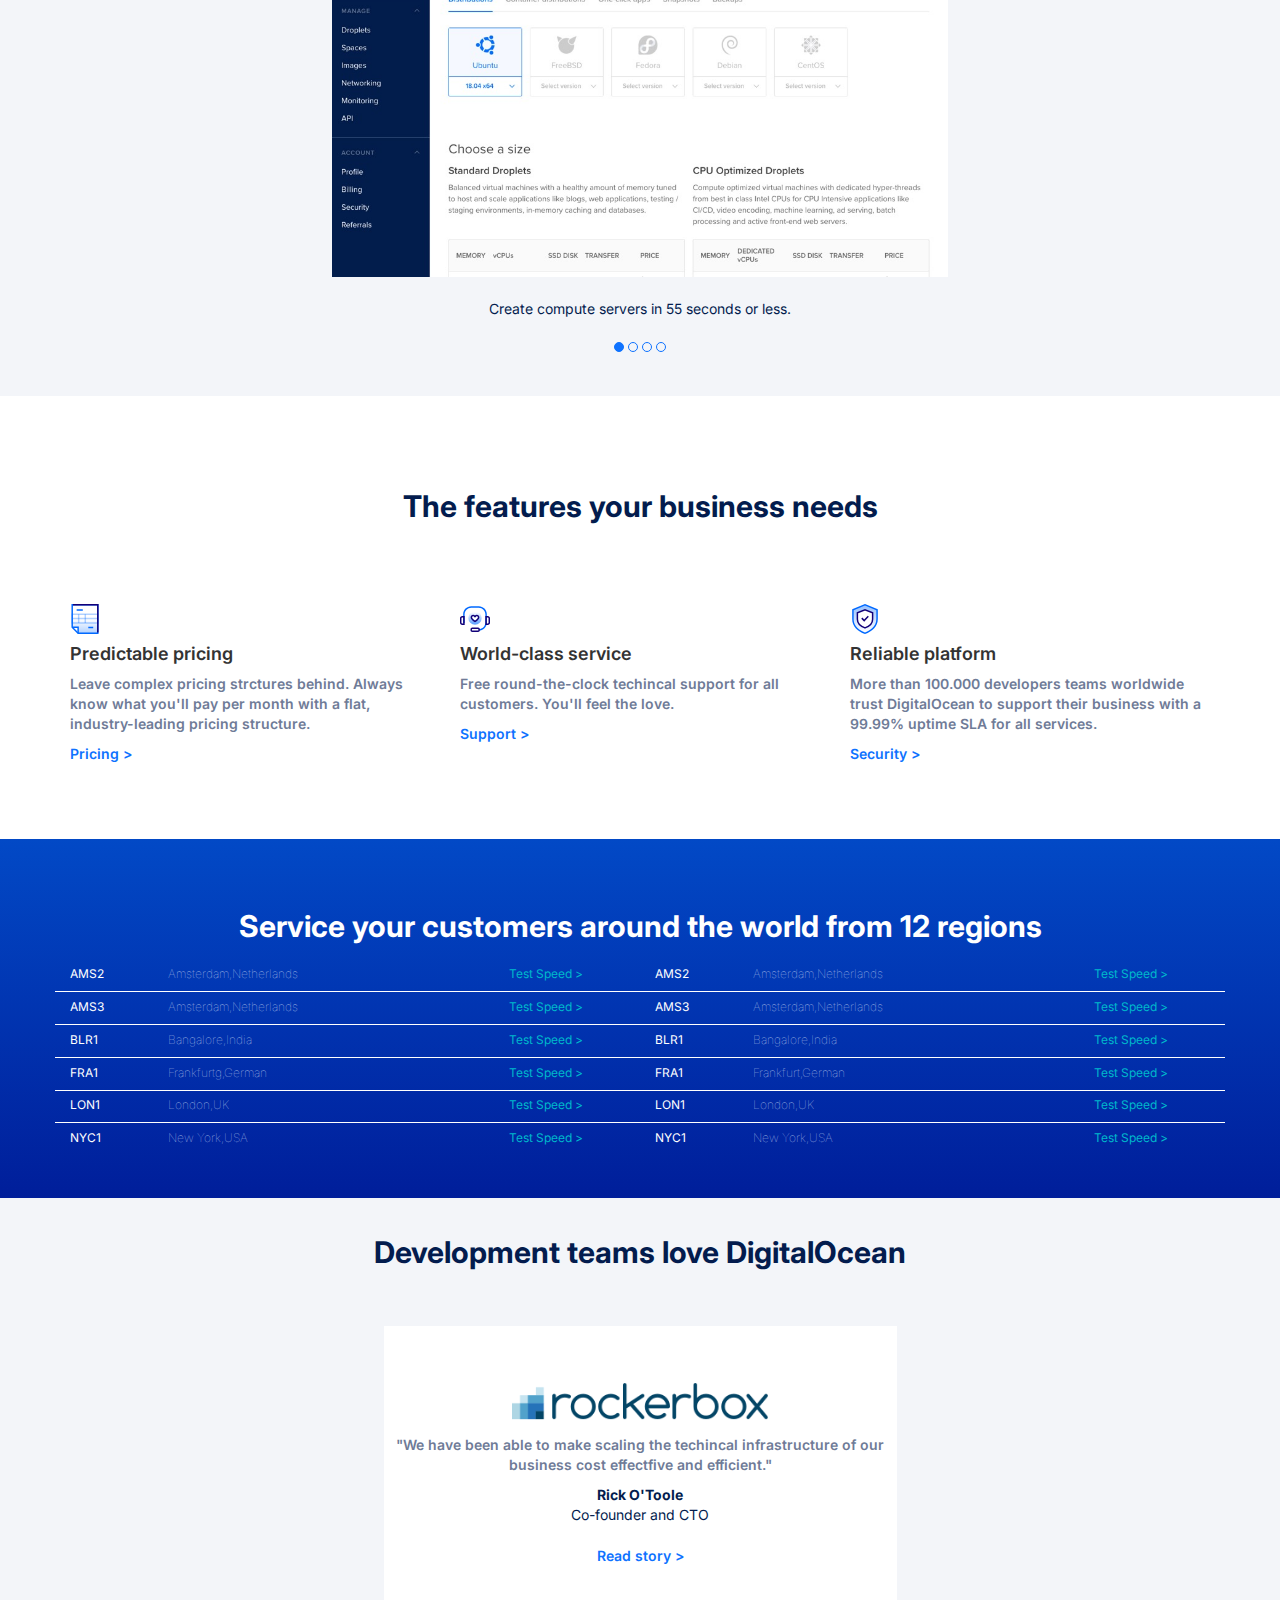
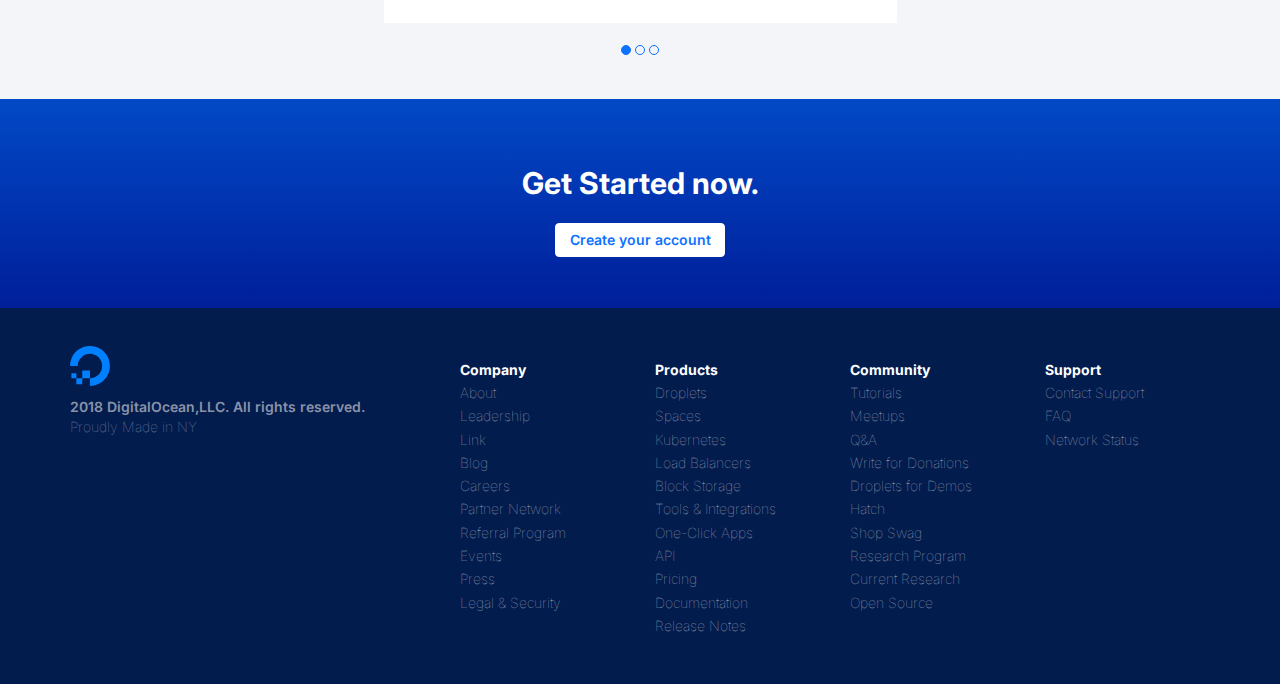
==== commit aca3fb9d: "Footer" ====
--- a/index.html
+++ b/index.html
@@ -107,7 +107,7 @@
           <div class="row ms_row">
             <div class="ms_col col-md-12 col-sm-12 col-xs-12 ms_col">
               <div class="section-head_text">
-                <h2 class="text-center ms_bulker ms_dark_blue">Deploy and scamle seamlessly</h2>
+                <h2 class="text-center ms_bulker ms_dark_blue">Deploy and scale seamlessly</h2>
                 <p class="text-center ms_bulk ms_light_grey">Our optimized configuration process saves your team when running and scaling distributed applications, AI<br> & machine learning workloads, hosted services, client websites or CI/CD environments.</p>
               </div>
             </div>
@@ -417,16 +417,16 @@
       <div class="ms_container container">
         <div class="row">
           <div class="ms_col col-md-4 col-sm-12 col-xs-12">
-            <img src="" alt="Test">
-            <p><i class="far fa-copyright"></i> 2018 DigitalOcean,LLC. All rights reserved.</p>
-            <span>Proudly Made in NY</span>
+            <img src="img/logo_digitalocean_mini.svg" alt="DigitalOcean mini"><br>
+            <span class="ms_bulk"><i class="far fa-copyright"></i> 2018 DigitalOcean,LLC. All rights reserved.</span><br>
+            <span class="ms_lighter">Proudly Made in NY</span>
             <div class="socials">
-              <i class="fab fa-twitter"><a href="#"></a></i> <i class="fab fa-facebook-square"><a href="#"></a></i> <i class="fab fa-instagram"><a href="#"></a></i> <i class="fab fa-youtube"><a href="#"></a></i> <i class="fab fa-linkedin"><a href="#"></a></i>
+              <a href="#"><i class="fab fa-twitter"></i></a><a href="#"><i class="fab fa-facebook-square"></i></a><a href="#"><i class="fab fa-instagram"></i></a><a href="#"><i class="fab fa-youtube"></i></a><a href="#"><i class="fab fa-linkedin"></i></a>
             </div>
           </div>
           <div class="ms_col col-md-2 col-sm-6 col-xs-12">
             <ul class="list-unstyled">
-              <li><a href="#">Company</a></li>
+              <li class="ms_top"><a class="ms_bulker" href="#">Company</a></li>
               <li><a href="#">About</a></li>
               <li><a href="#">Leadership</a></li>
               <li><a href="#">Link</a></li>
@@ -441,7 +441,7 @@
           </div>
           <div class="ms_col col-md-2 col-sm-6 col-xs-12">
             <ul class="list-unstyled">
-              <li><a href="#">Products</a></li>
+              <li class="ms_top"><a class="ms_bulker" href="#">Products</a></li>
               <li><a href="#">Droplets</a></li>
               <li><a href="#">Spaces</a></li>
               <li><a href="#">Kubernetes</a></li>
@@ -457,7 +457,7 @@
           </div>
           <div class="ms_col col-md-2 col-sm-6 col-xs-12">
             <ul class="list-unstyled">
-              <li><a href="#">Community</a></li>
+              <li class="ms_top"><a class="ms_bulker" href="#">Community</a></li>
               <li><a href="#">Tutorials</a></li>
               <li><a href="#">Meetups</a></li>
               <li><a href="#">Q&A</a></li>
@@ -472,7 +472,8 @@
           </div>
           <div class="ms_col col-md-2 col-sm-6 col-xs-12">
             <ul class="list-unstyled">
-              <li><a href="#">Support</a></li>
+              <li class="ms_top"><a class="ms_bulker" href="#">Support</a></li>
+              <li><a href="#">Contact Support</a></li>
               <li><a href="#">FAQ</a></li>
               <li><a href="#">Network Status</a></li>
             </ul>
--- a/css/style.css
+++ b/css/style.css
@@ -251,6 +251,9 @@
 #ms_fourth_section a {
   color: #00B9CC;
 }
+#ms_fourth_section span.ms_lighter {
+  color: #B6C4E8;
+}
 
 /* 5Th Section  */
 #ms_fifth_section {
@@ -294,7 +297,7 @@
 #ms_sixth_section {
   background-image: linear-gradient(#0249C6, #001E9A);
   color: white;
-  padding: 4% 0;
+  padding: 10% 0;
 }
 #ms_sixth_section h2 {
   margin: 1.5% 0 2% 0;
@@ -306,6 +309,36 @@
 }
 
 /* FOOTER */
+footer {
+  background-color: #031C4E;
+  color: #8993A8;
+  padding: 3% 0;
+}
+footer img {
+  width: 40px;
+  margin-bottom: 3%;
+}
+footer a i {
+  color: #8993A8;
+  font-size: 150%;
+  margin: 3% 3% 0 0;
+}
+footer span.ms_lighter {
+  font-size: 14px;
+}
+footer ul .ms_top {
+  margin-top: 8%;
+}
+footer ul li {
+  margin: 1% 0;
+}
+footer ul li a.ms_bulker {
+  color: white;
+}
+footer ul li a {
+  color: #A5ACBC;
+  font-weight:lighter;
+}
 
 /* MQ TABLET */
 @media screen and (min-width: 768px) and (max-width: 992px) {
@@ -363,9 +396,14 @@
   #ms_fifth_section .ms_img_container {
     width: 60%;
   }
-
   /* 6Th Section */
+  #ms_sixth_section  {
+    padding: 6% 0;
+  }
   /* FOOTER */
+  footer ul li {
+    margin: 2% 0;
+  }
 }
 /* MQ DESKTOP */
 @media screen and (min-width: 992px) {
@@ -422,5 +460,11 @@
     width: 45%;
   }
   /* 6Th Section */
+  #ms_sixth_section  {
+    padding: 4% 0;
+  }
   /* FOOTER */
-}
+  footer ul li {
+    margin: 2% 0;
+  }
+}
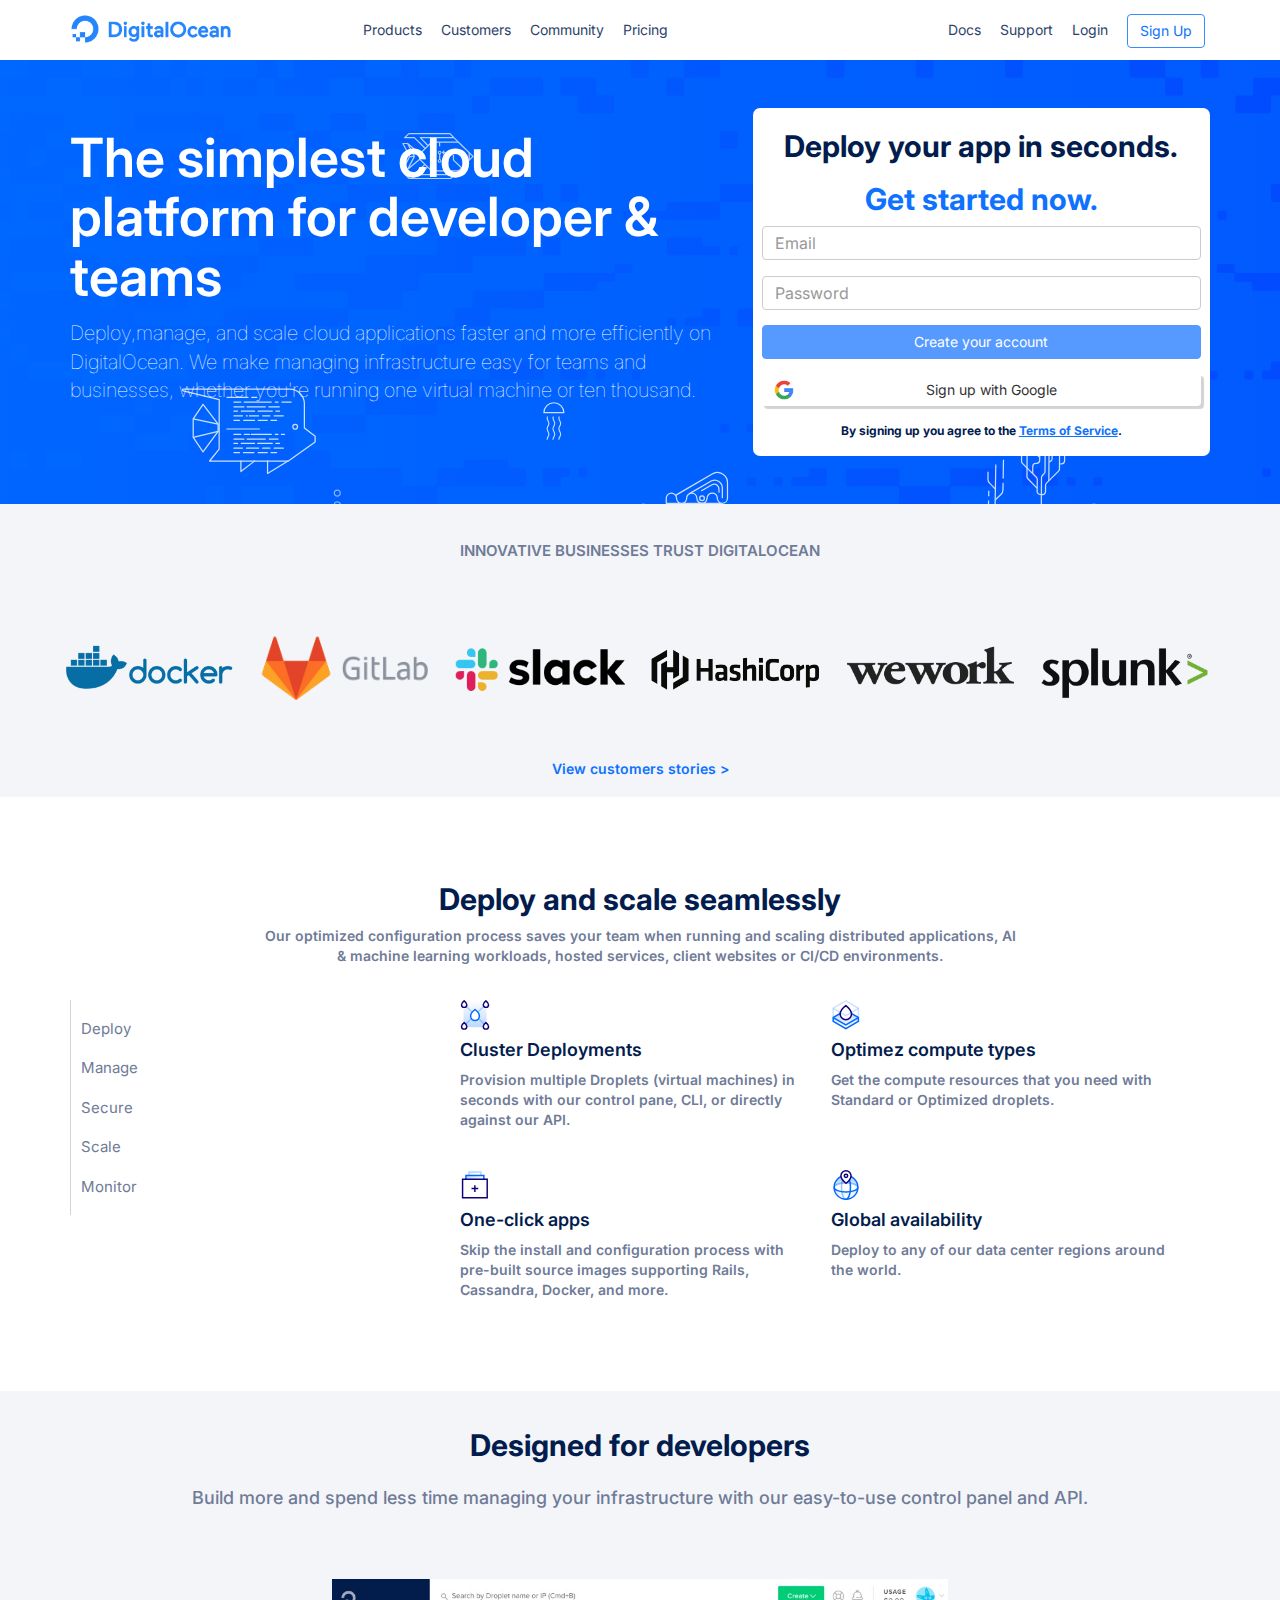
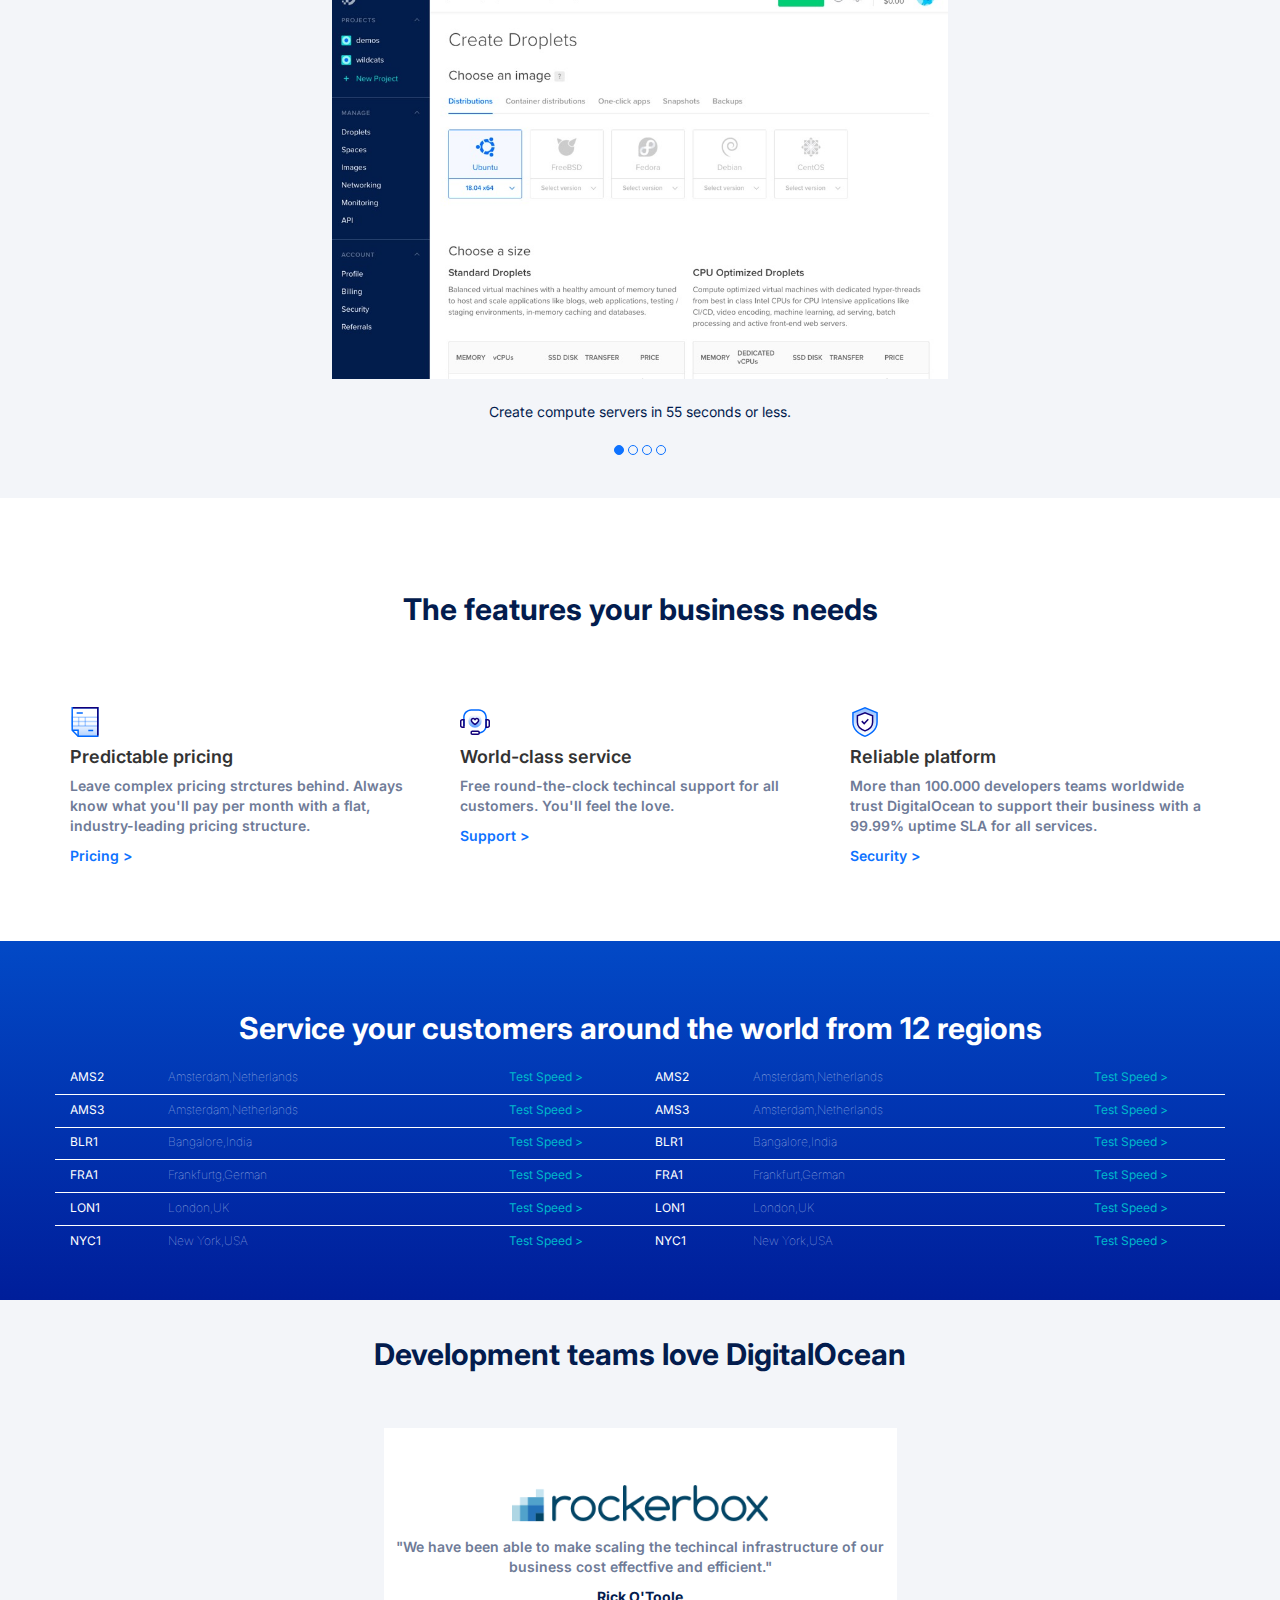
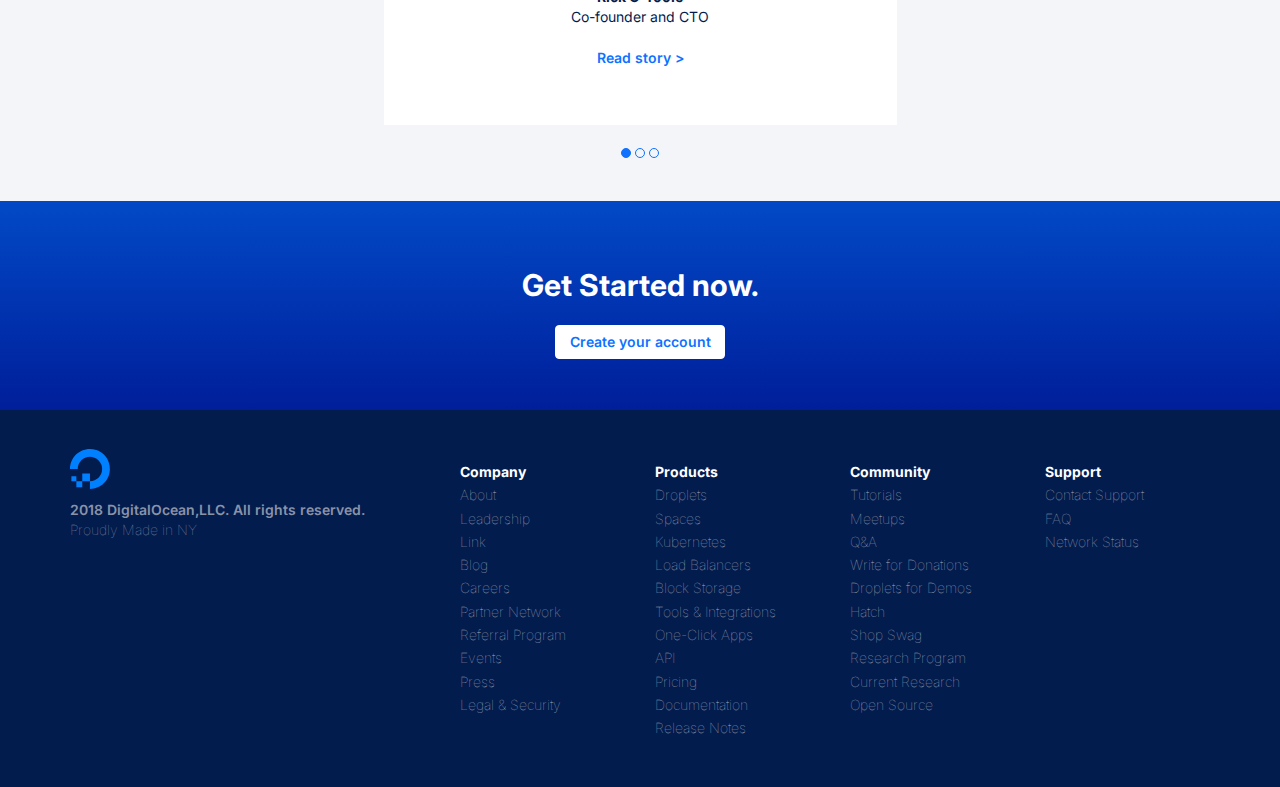
==== commit b1b76e09: "Pulizia Codice" ====
--- a/index.html
+++ b/index.html
@@ -481,6 +481,5 @@
         </div>
       </div>
     </footer>
-
   </body>
 </html>
--- a/css/style.css
+++ b/css/style.css
@@ -159,6 +159,9 @@
 
 /* MAIN */
 /* 1St Section  */
+#ms_first-section {
+  padding: 4% 0;
+}
 #ms_first-section .section-head_text{
   margin: 3% 0;
 }
@@ -185,6 +188,7 @@
 #ms_first-section .ms_col-wrap {
   width: 100%;
   min-height: 120px;
+  padding: 0 2% 0 0;
 }
 /* 2Nd Section  */
 #ms_second-section {
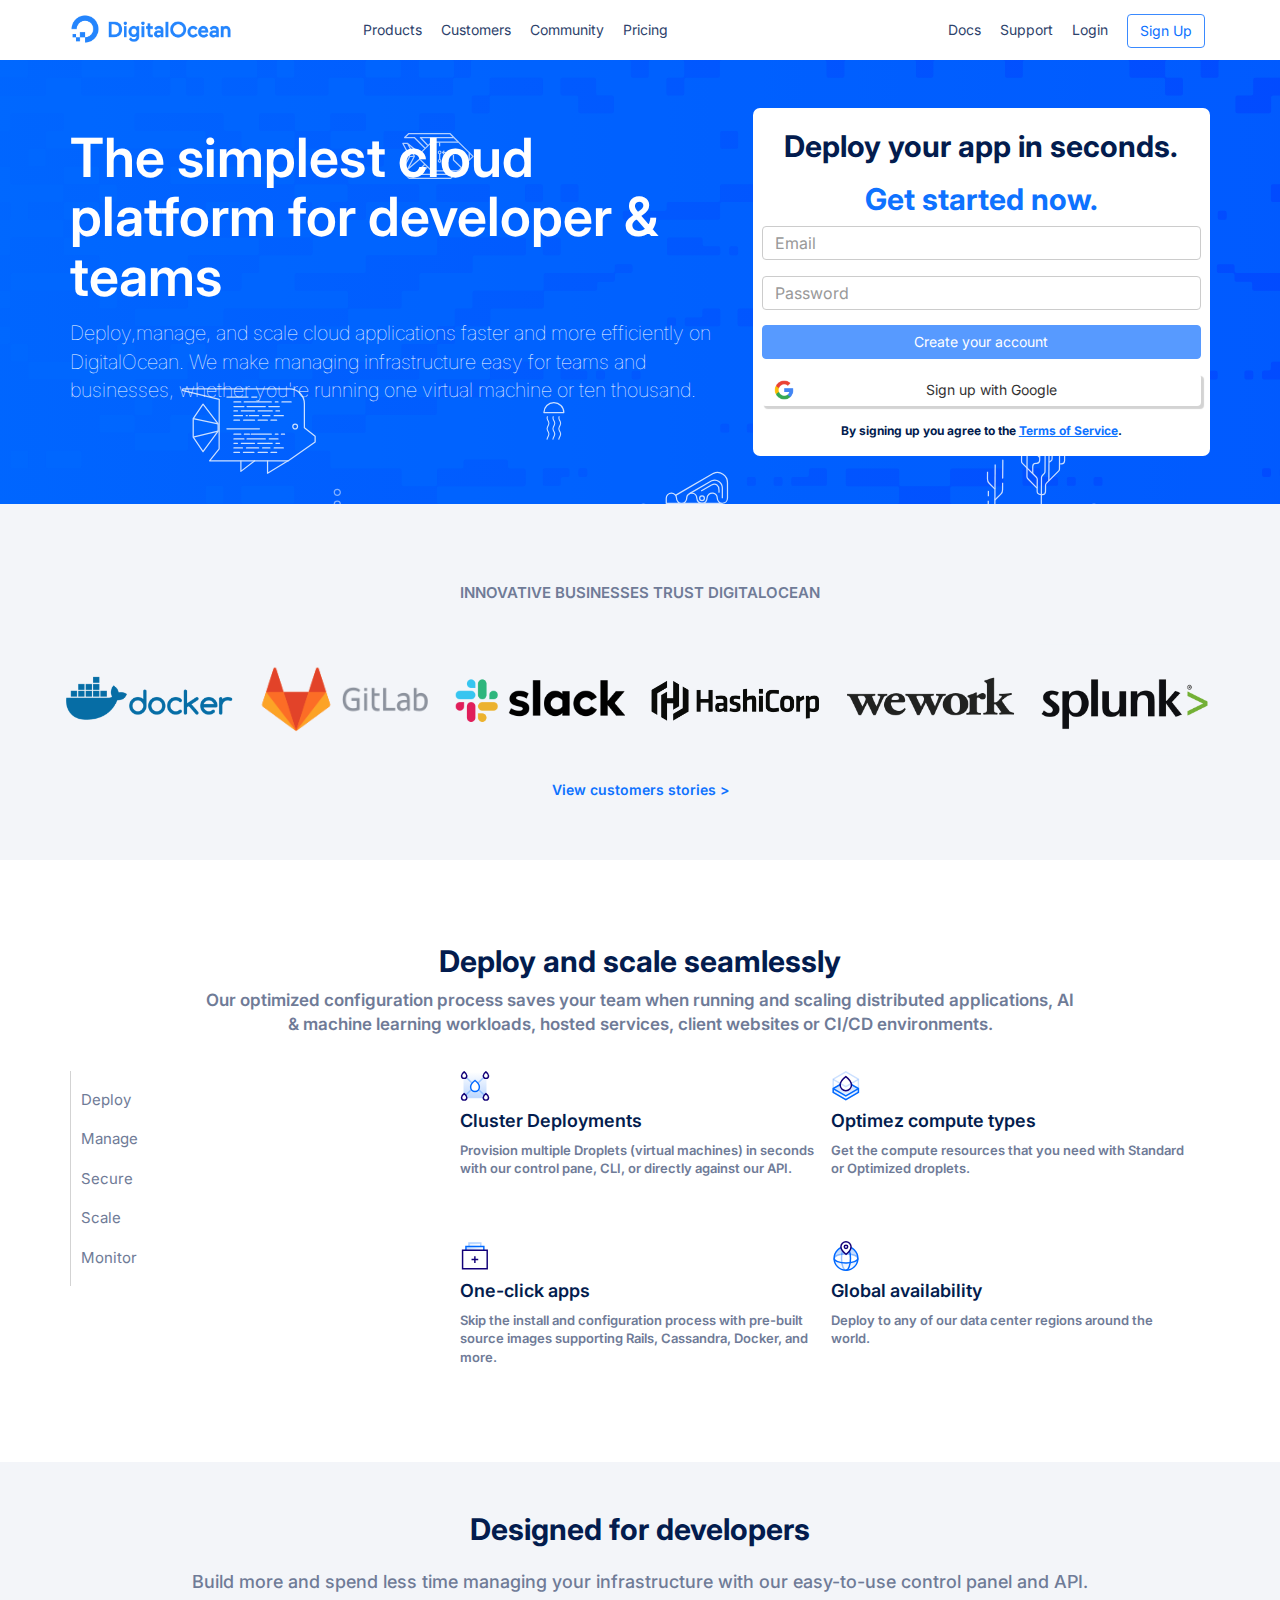
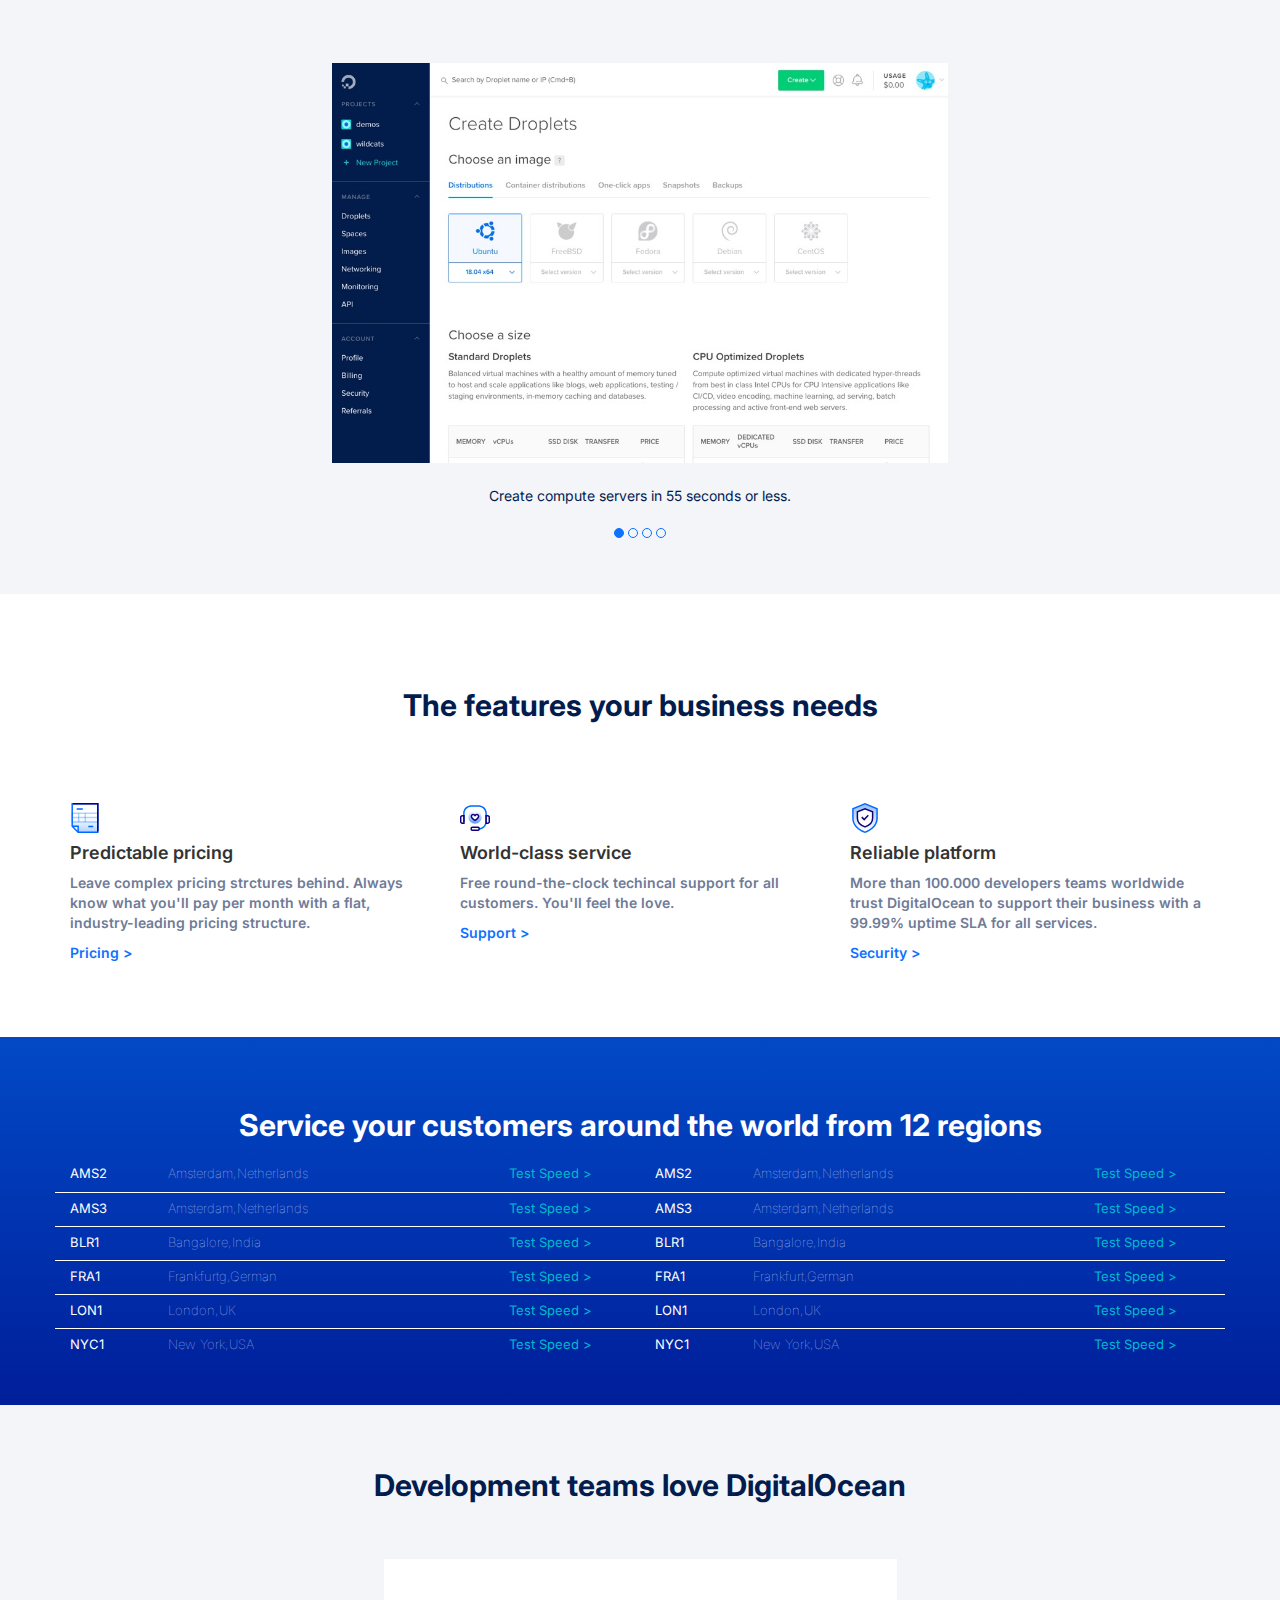
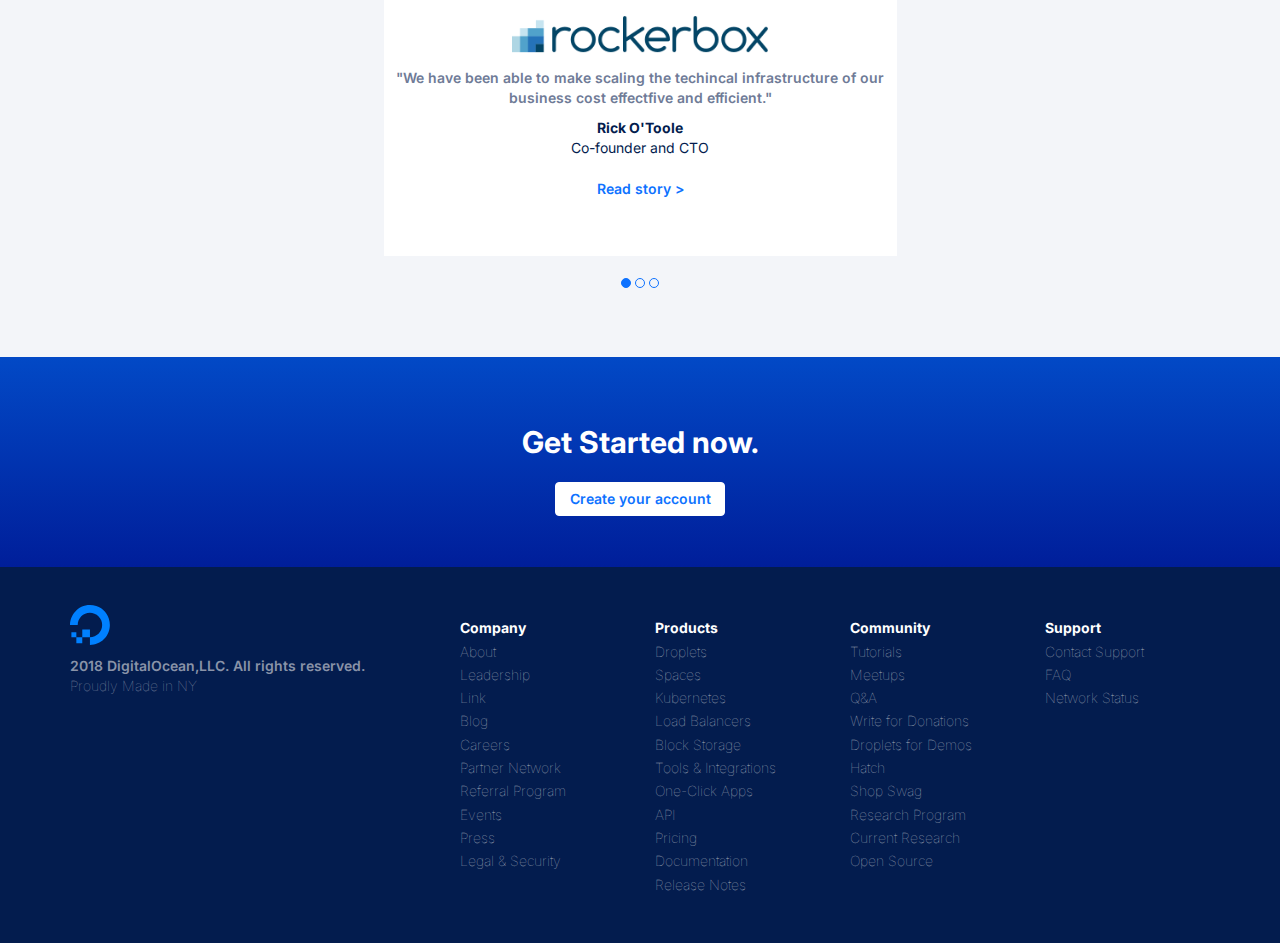
==== commit 4aa209bc: "Compito finito" ====
--- a/index.html
+++ b/index.html
@@ -18,12 +18,12 @@
       <nav class="navbar navbar-default navbar-fixed-top ms_navbar">
         <div class="container ms_container">
           <div class="row">
-            <div class="col-md-3 col-sm-6 col-xs-6">
+            <div class="col-md-3 col-sm-6 col-xs-6 ms_col">
               <a href="#">
                 <img alt="DigitalOcean Logo" src="img/logo.png">
               </a>
             </div>
-            <div class="col-md-5 hidden-sm hidden-xs">
+            <div class="col-md-5 hidden-sm hidden-xs ms_col">
               <ul class="list-unstyled list-inline ms_list">
                 <li><a href="#">Products <i class="fas fa-chevron-down"></i></a></li>
                 <li><a href="#">Customers</a></li>
@@ -31,7 +31,7 @@
                 <li><a href="#">Pricing</a></li>
               </ul>
             </div>
-            <div class="col-md-4 col-sm-6 col-xs-6 hidden-sm hidden-xs">
+            <div class="col-md-4 col-sm-6 col-xs-6 hidden-sm hidden-xs ms_col">
               <ul class="list-unstyled list-inline ms_list text-right">
                 <li><a href="#">Docs</a></li>
                 <li><a href="#">Support <i class="fas fa-chevron-down"></i></a></li>
@@ -39,7 +39,7 @@
                 <li><button class="btn btn-md ms_button ms_light_blue"type="button" name="button">Sign Up</button></li>
               </ul>
             </div>
-            <div class="col-sm-6 col-xs-6 visible-sm visible-xs text-right">
+            <div class="col-sm-6 col-xs-6 visible-sm visible-xs text-right ms_col">
               <i class="fas fa-bars hamburger ms_light_blue"></i>
             </div>
           </div>
@@ -61,10 +61,10 @@
                 <form>
                   <input type="email" class="form-control" id="exampleInputEmail1" placeholder="Email">
                   <input type="password" class="form-control" id="exampleInputPassword1" placeholder="Password">
+                  <button type="button" class="btn btn-primary btn-md btn-block">Create your account</button>
+                  <button type="button" class="btn btn-default btn-md btn-block ms_google"><img class="pull-left" src="img/google-icon.png" alt="Google Icon"> Sign up with Google</button>
+                  <p class="ms_dark_blue text-center">By signing up you agree to the <a class="ms_light_blue" href="#">Terms of Service</a>.</p>
                 </form>
-                <button type="button" class="btn btn-primary btn-md btn-block">Create your account</button>
-                <button type="button" class="btn btn-default btn-md btn-block ms_google"><img class="pull-left" src="img/google-icon.png" alt="Google Icon"> Sign up with Google</button>
-                <p class="ms_dark_blue text-center">By signing up you agree to the <a class="ms_light_blue" href="#">Terms of Service</a>.</p>
               </div>
             </div>
           </div>
@@ -287,7 +287,7 @@
             </div>
 
             <!-- 2Nd Block -->
-            <div class="col-md-6 col-sm-12 col-xs-12">
+            <div class="col-md-6 col-sm-12 col-xs-12 ms_block">
               <!-- 1St Row -->
               <div class="row">
                 <div class="col-md-2 col-sm-2 col-xs-2 ms_col">
--- a/css/style.css
+++ b/css/style.css
@@ -25,6 +25,12 @@
 }
 body {
   font-family: 'Inter', sans-serif;
+}
+section {
+  padding: 4% 0;
+}
+h2 {
+  font-size: 26px;
 }
 .circles #filled:before {
   background-color: #0E72FF;
@@ -71,7 +77,7 @@
   background-color: white;
   border: none;
 }
-.ms_navbar .ms_container .row [class*="col-"] {
+.ms_navbar .ms_container .row .ms_col {
   height: 60px;
   line-height: 60px;
 }
@@ -80,7 +86,7 @@
   padding-right: 5px;
 }
 .ms_navbar .ms_container img {
-  max-height: 30px;
+  height: 30px;
   margin-bottom: 5px;
 }
 .ms_navbar .ms_button {
@@ -128,7 +134,7 @@
 .ms_jumbotron .ms_signin button img {
  max-height: 20px;
 }
-.ms_jumbotron .ms_signin p:not(a) {
+.ms_jumbotron .ms_signin p {
   font-size: 12px;
   margin-top: 3%;
   font-weight: bold;
@@ -142,7 +148,7 @@
 }
 .ms_partners h4 {
   font-size: 12px;
-  padding: 2.5% 0;
+  margin: 2.5% 0;
 }
 .ms_partners .ms_col,
 .ms_partners .ms_row {
@@ -154,14 +160,11 @@
   margin: 0 2%;
 }
 .ms_partners h5 {
-  padding: 1% 0;
+  margin: 1% 0;
 }
 
 /* MAIN */
 /* 1St Section  */
-#ms_first-section {
-  padding: 4% 0;
-}
 #ms_first-section .section-head_text{
   margin: 3% 0;
 }
@@ -181,19 +184,21 @@
 #ms_first-section ul li a {
   color: #6F7B97;
 }
-#ms_first-section img {
-  height: 35px;
-  width: 35px;
-}
 #ms_first-section .ms_col-wrap {
   width: 100%;
   min-height: 120px;
   padding: 0 2% 0 0;
 }
+#ms_first-section img {
+  height: 35px;
+  width: 35px;
+}
+#ms_first-section .ms_col-wrap  p {
+  font-size: 13px;
+}
 /* 2Nd Section  */
 #ms_second-section {
   background-color: #F3F5F9;
-  padding: 3% 0;
 }
 #ms_second-section .ms_section-head {
   margin-bottom: 5%;
@@ -221,9 +226,6 @@
 }
 
 /* 3Rd Section  */
-#ms_third-section {
-  padding: 4% 0;
-}
 #ms_third-section .ms_col {
   margin: 2% 0;
 }
@@ -238,14 +240,11 @@
 #ms_fourth_section {
  background-image: linear-gradient(#0249C6, #001E9A);
  color: white;
- font-size: 12px;
- padding: 4% 0%;
-}
-#ms_fourth_section h2 {
-  margin-bottom: 5%;
-}
-#ms_fourth_section .ms_block{
-  margin-bottom: 6%;
+ font-size: 10px;
+}
+#ms_fourth_section h2,
+#ms_fourth_section .ms_block {
+  margin-bottom: 10%;
 }
 #ms_fourth_section .ms_col {
   margin-bottom: 1%;
@@ -262,7 +261,7 @@
 /* 5Th Section  */
 #ms_fifth_section {
   background-color: #F3F5F9;
-  padding: 3% 0;
+  padding: 10% 0;
 }
 #ms_fifth_section  h2 {
   margin: 0px 0px 5% 0px;
@@ -316,7 +315,7 @@
 footer {
   background-color: #031C4E;
   color: #8993A8;
-  padding: 3% 0;
+  padding: 8% 0;
 }
 footer img {
   width: 40px;
@@ -390,6 +389,9 @@
     width: 30px;
   }
   /* 4Th Section  */
+  #ms_fourth_section {
+    font-size: 12px;
+  }
   #ms_fourth_section .ms_block{
     margin-bottom: 6%;
   }
@@ -412,6 +414,9 @@
 /* MQ DESKTOP */
 @media screen and (min-width: 992px) {
   /* COMMON */
+  h2 {
+    font-size: 30px;
+  }
   /* UTILITIES */
   /* HEADER */
   /* Fixed Nav */
@@ -438,7 +443,7 @@
     width: 30px;
   }
   #ms_first-section .section-head_text p {
-    font-size: 14px;
+    font-size: 17px;
   }
   /* 2Nd Section  */
   #ms_second-section .ms_section-head p {
@@ -453,6 +458,9 @@
     width: 30px;
   }
   /* 4Th Section  */
+  #ms_fourth_section {
+    font-size: 13px;
+  }
   #ms_fourth_section .ms_block{
     margin-bottom: 0%;
   }
@@ -460,6 +468,9 @@
     margin-bottom: 2%;
   }
   /* 5Th Section  */
+  #ms_fifth_section {
+    padding: 5% 0;
+  }
   #ms_fifth_section .ms_img_container {
     width: 45%;
   }
@@ -468,6 +479,9 @@
     padding: 4% 0;
   }
   /* FOOTER */
+  footer {
+    padding: 3% 0;
+  }
   footer ul li {
     margin: 2% 0;
   }
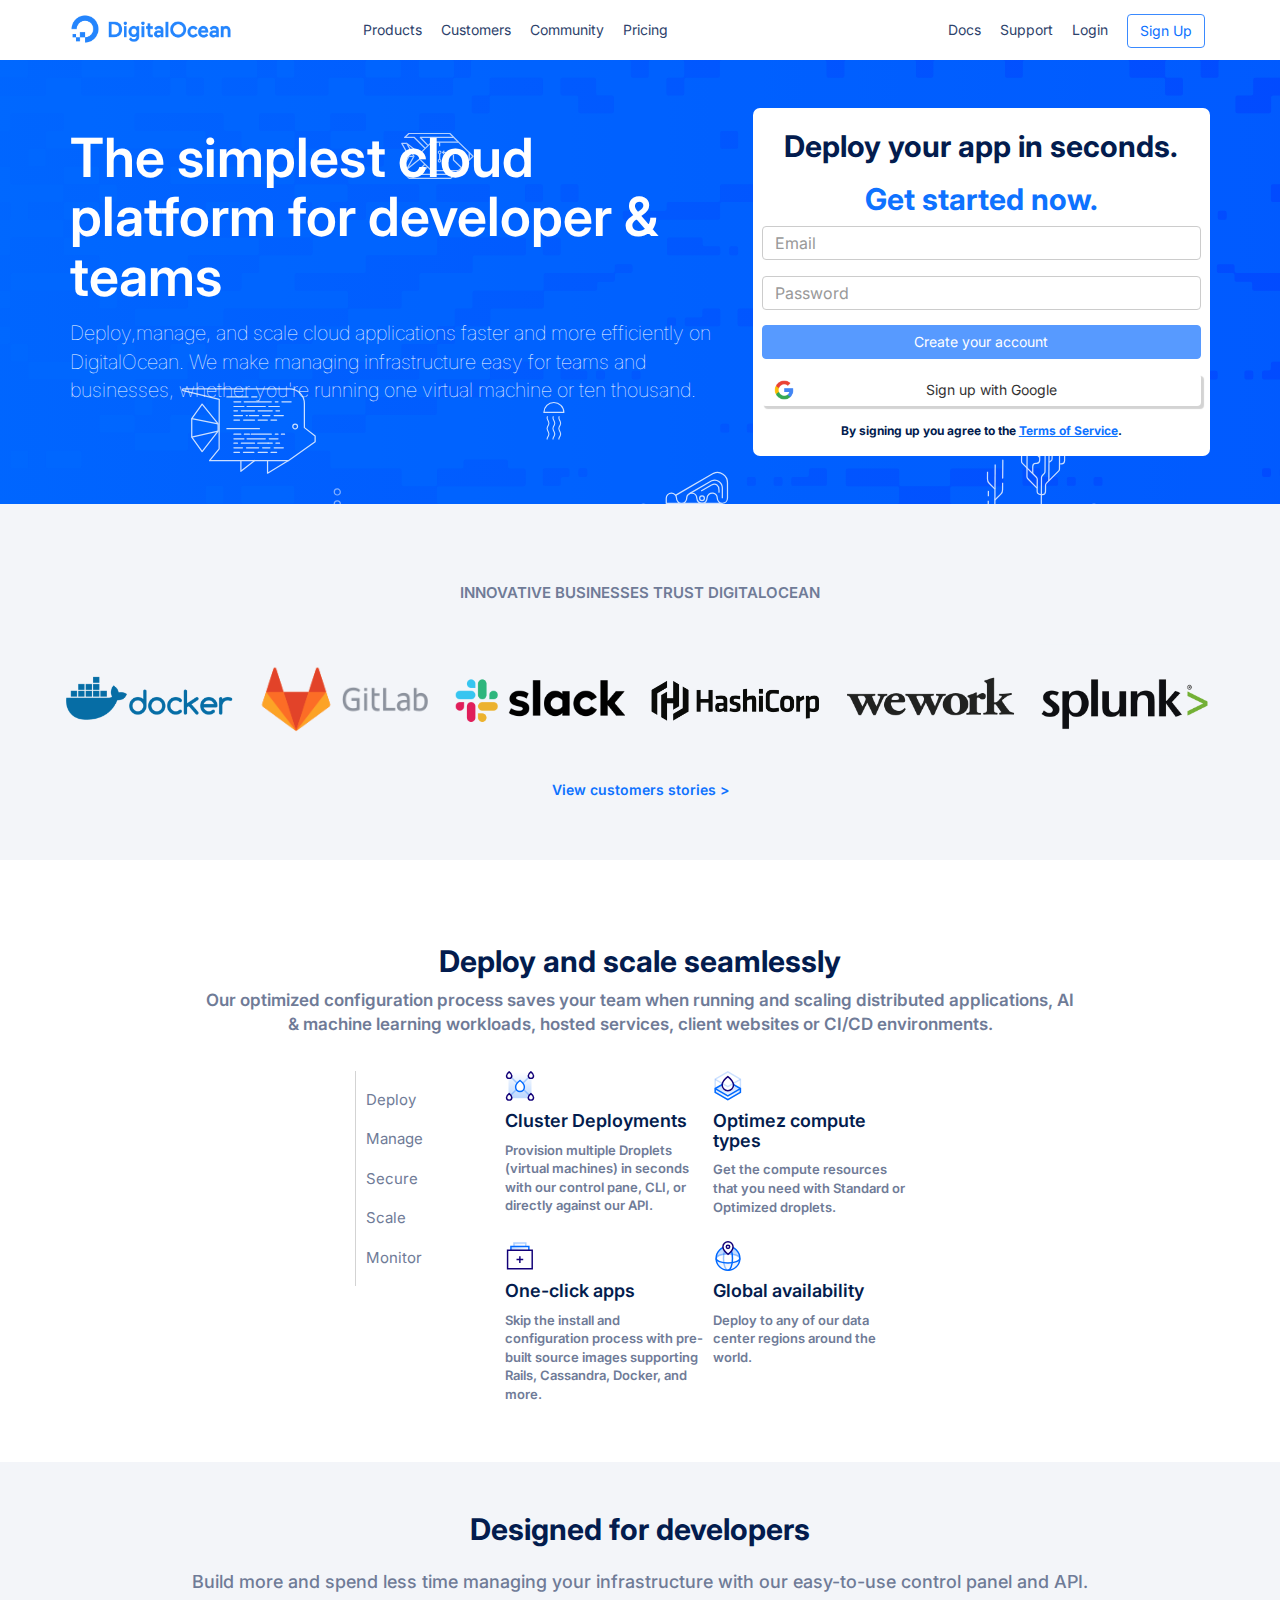
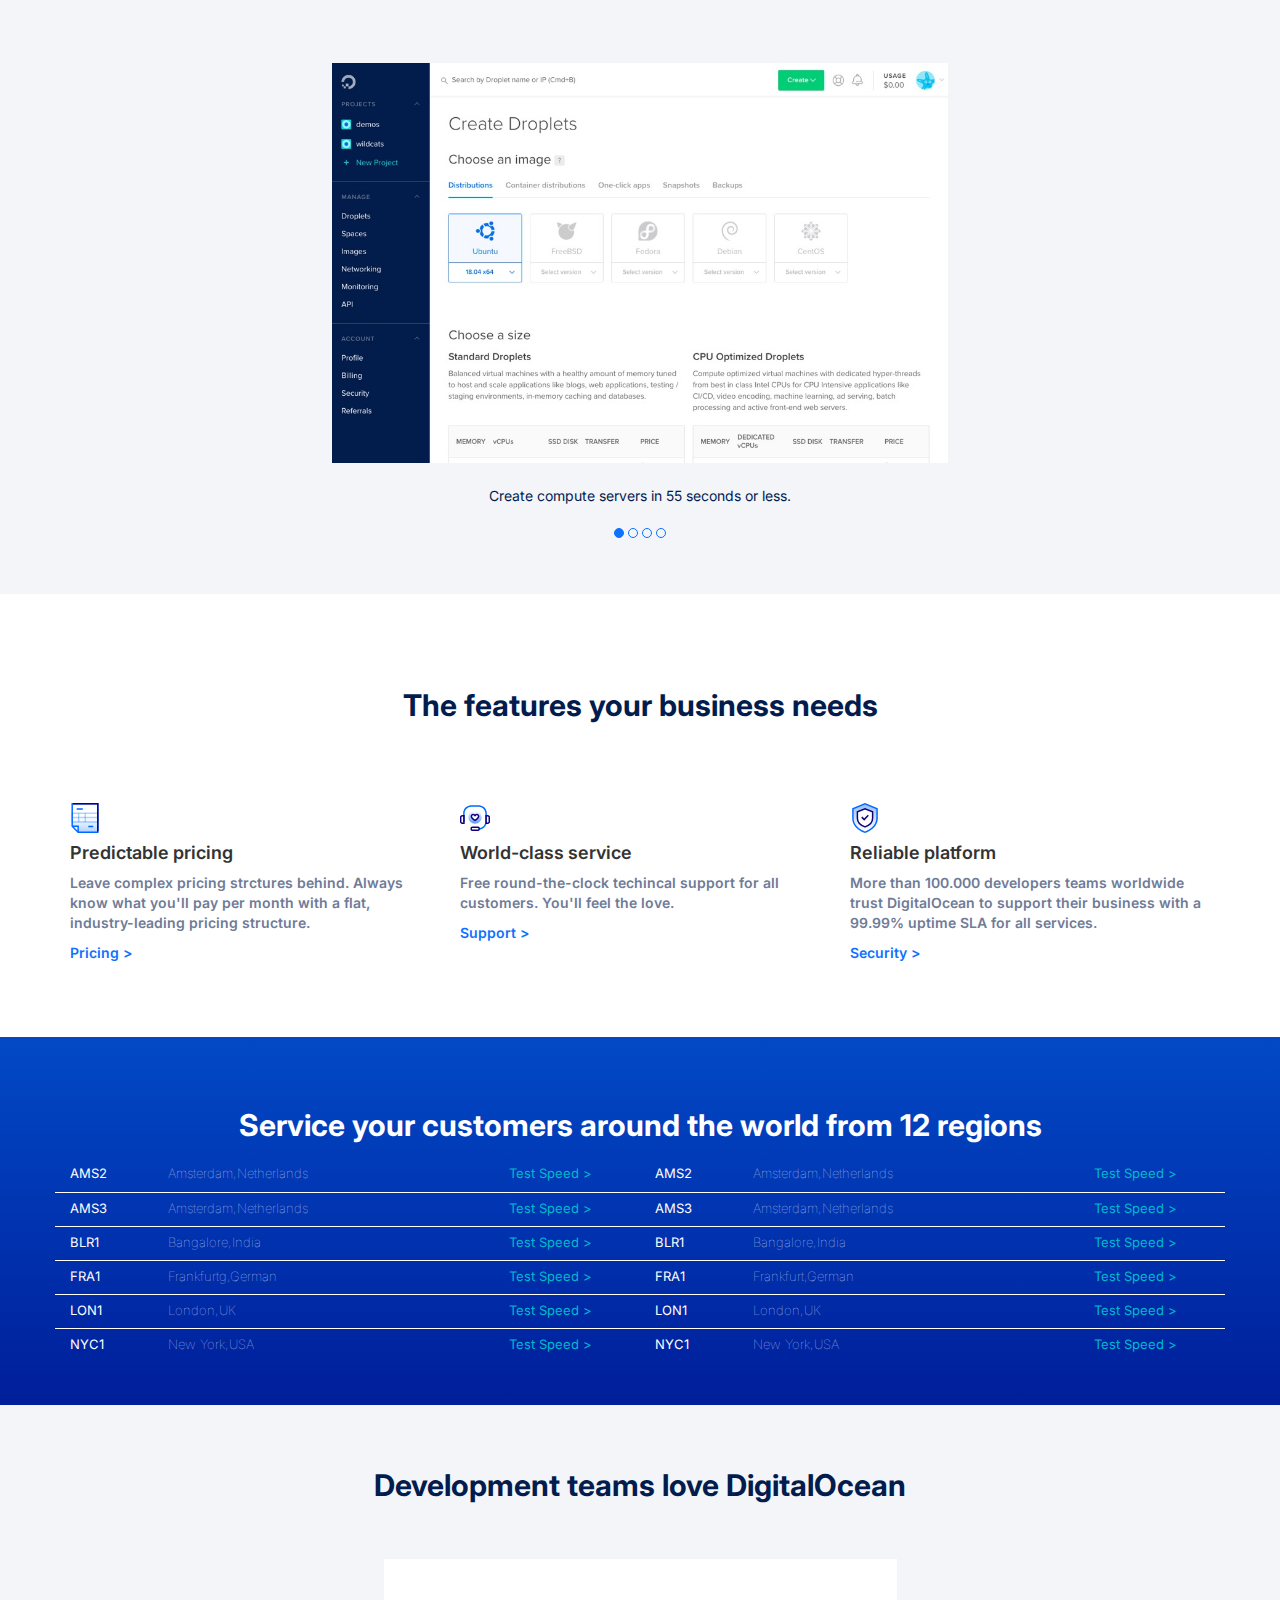
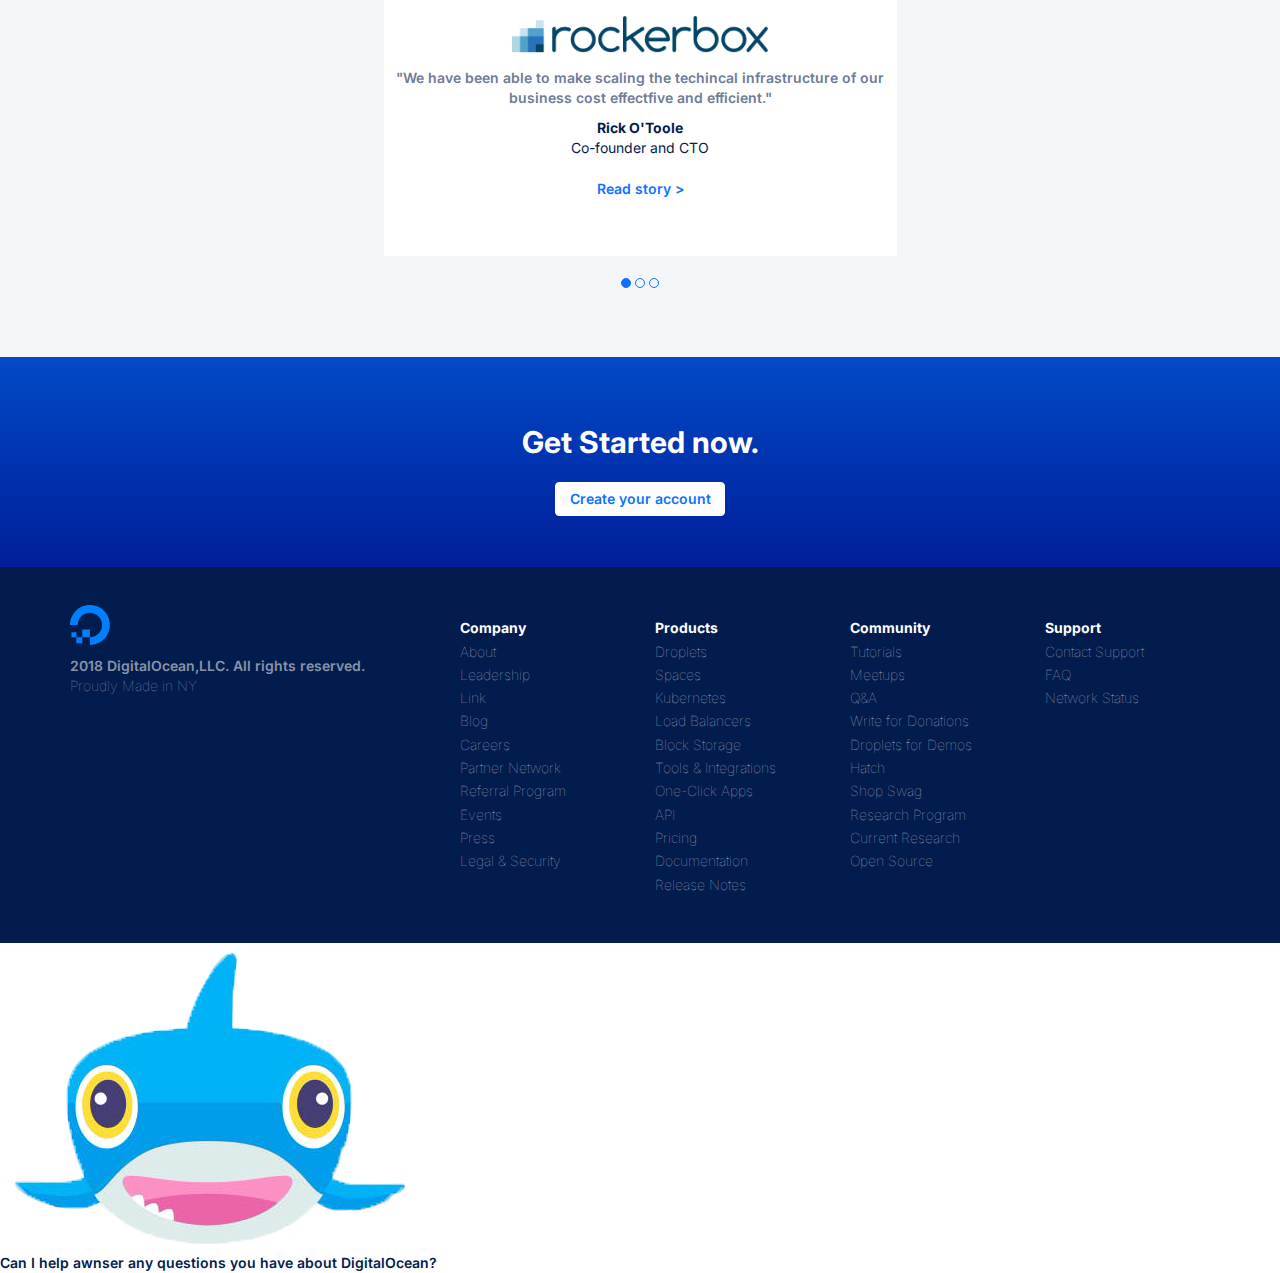
==== commit 5f83348c: "Centrata seconda row prima sezione" ====
--- a/index.html
+++ b/index.html
@@ -112,39 +112,41 @@
               </div>
             </div>
           </div>
-          <div class="row ms_row ms_section-body">
-            <div class="ms_col col-md-4 col-sm-4 col-xs-12 ms_col">
-              <ul class="list-unstyled">
-                <li><a href="#">Deploy</a></li>
-                <li><a href="#">Manage</a></li>
-                <li><a href="#">Secure</a></li>
-                <li><a href="#">Scale</a></li>
-                <li><a href="#">Monitor</a></li>
-              </ul>
-            </div>
-            <div class="col-md-8 col-sm-8 col-xs-12">
-              <div class="ms_col-wrap pull-left">
-                <img src="img/cluster-deploy.svg" alt="Cluster-Deploy">
-                <h4 class="ms_dark_blue ms_bulk">Cluster Deployments</h4>
-                <p class="ms_light_grey ms_bulk">Provision multiple Droplets (virtual machines) in seconds with our control pane, CLI, or directly against our API.</p>
-              </div>
-              <div class="ms_col-wrap pull-left">
-                <img src="img/optimized-compute.svg" alt="optimized Compute">
-                <h4 class="ms_dark_blue ms_bulk">Optimez compute types</h4>
-                <p class="ms_light_grey ms_bulk">Get the compute resources that you need with Standard or Optimized droplets. </p>
-              </div>
-              <div class="ms_col-wrap pull-left">
-                <img src="img/one-click.svg" alt="One Click">
-                <h4 class="ms_dark_blue ms_bulk">One-click apps</h4>
-                <p class="ms_light_grey ms_bulk">Skip the install and configuration process with pre-built source images supporting Rails, Cassandra, Docker, and more.</p>
-              </div>
-              <div class="ms_col-wrap pull-left">
-                <img src="img/global.svg" alt="Global Availability">
-                <h4 class="ms_dark_blue ms_bulk">Global availability</h4>
-                <p class="ms_light_grey ms_bulk">Deploy to any of our data center regions around the world.</p>
-              </div>
-            </div>
-        </div>
+          <div class="ms_wrapper">
+            <div class="row ms_row ms_section-body">
+              <div class="ms_col col-md-3 col-sm-3 col-xs-12 ms_col">
+                <ul class="list-unstyled">
+                  <li><a href="#">Deploy</a></li>
+                  <li><a href="#">Manage</a></li>
+                  <li><a href="#">Secure</a></li>
+                  <li><a href="#">Scale</a></li>
+                  <li><a href="#">Monitor</a></li>
+                </ul>
+              </div>
+              <div class="col-md-9 col-sm-9 col-xs-12 ">
+                <div class="ms_col-wrap pull-left">
+                  <img src="img/cluster-deploy.svg" alt="Cluster-Deploy">
+                  <h4 class="ms_dark_blue ms_bulk">Cluster Deployments</h4>
+                  <p class="ms_light_grey ms_bulk">Provision multiple Droplets (virtual machines) in seconds with our control pane, CLI, or directly against our API.</p>
+                </div>
+                <div class="ms_col-wrap pull-left">
+                  <img src="img/optimized-compute.svg" alt="optimized Compute">
+                  <h4 class="ms_dark_blue ms_bulk">Optimez compute types</h4>
+                  <p class="ms_light_grey ms_bulk">Get the compute resources that you need with Standard or Optimized droplets. </p>
+                </div>
+                <div class="ms_col-wrap pull-left">
+                  <img src="img/one-click.svg" alt="One Click">
+                  <h4 class="ms_dark_blue ms_bulk">One-click apps</h4>
+                  <p class="ms_light_grey ms_bulk">Skip the install and configuration process with pre-built source images supporting Rails, Cassandra, Docker, and more.</p>
+                </div>
+                <div class="ms_col-wrap pull-left">
+                  <img src="img/global.svg" alt="Global Availability">
+                  <h4 class="ms_dark_blue ms_bulk">Global availability</h4>
+                  <p class="ms_light_grey ms_bulk">Deploy to any of our data center regions around the world.</p>
+                </div>
+              </div>
+            </div>
+          </div>
       </section>
 
       <!-- 2Nd Section -->
@@ -481,5 +483,40 @@
         </div>
       </div>
     </footer>
+
+    <!-- FIXED ASSISTANT -->
+    <div class="fixed-group">
+      <div class="relative-group">
+        <!-- Fixed Assistant -->
+        <div class="absolute-assistant">
+          <div class="fixed-assistant">
+            <img src="img/sammy-shark.png" alt="Sammy Shark">
+          </div>
+        </div>
+        <!-- Notification-counter -->
+        <div class="absolute-counter">
+          <div class="assistant-counter">
+            <div class="notification-counter">
+              <div class="outline">
+                <span class="inside"></span>
+              </div>
+            </div>
+          </div>
+        </div>
+        <!-- Text-Baloon -->
+        <div class="absolute-baloon">
+          <div class="text-baloon">
+            <div class="text-bubble">
+              <span class="ms_bulk ms_dark_blue">Can I help awnser any questions you have about DigitalOcean?</span>
+            </div>
+            <div class="triangle">
+            </div>
+          </div>
+        </div>
+      </div>
+   </div>
+
+
+
   </body>
 </html>
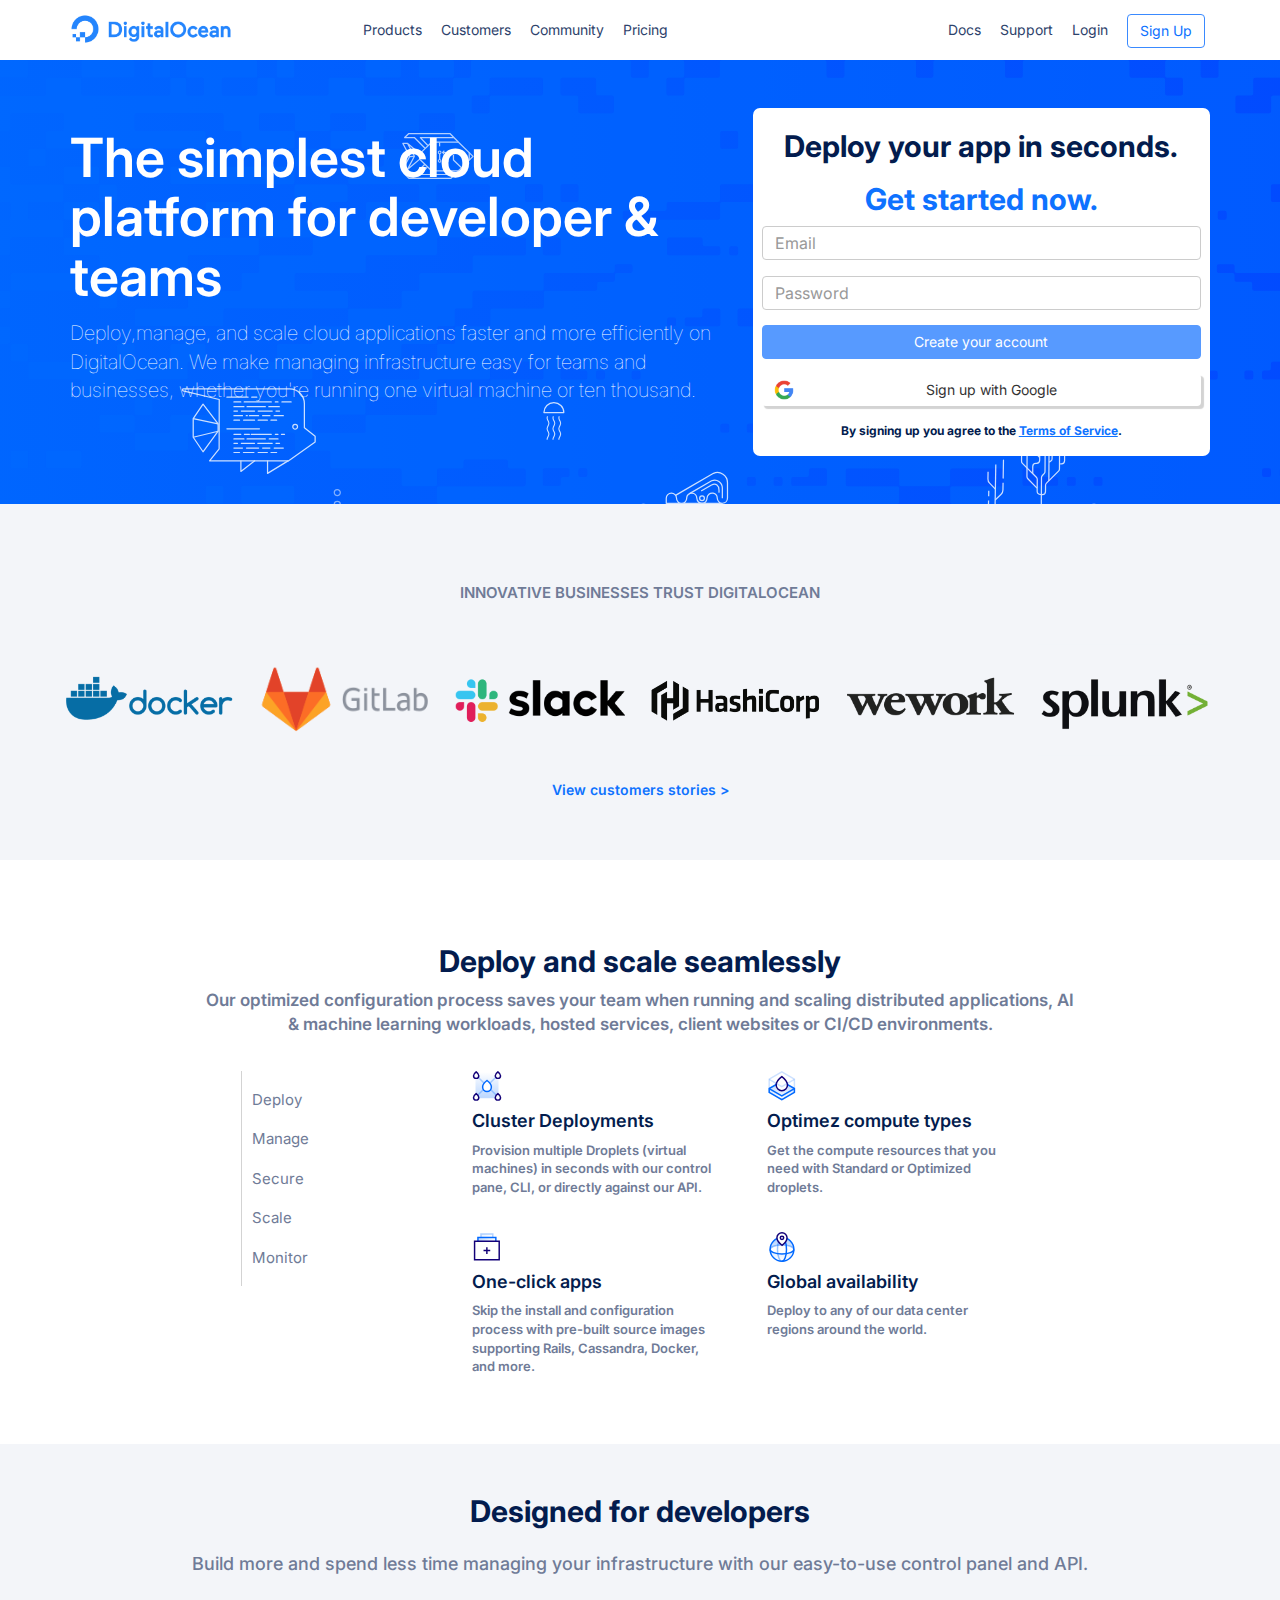
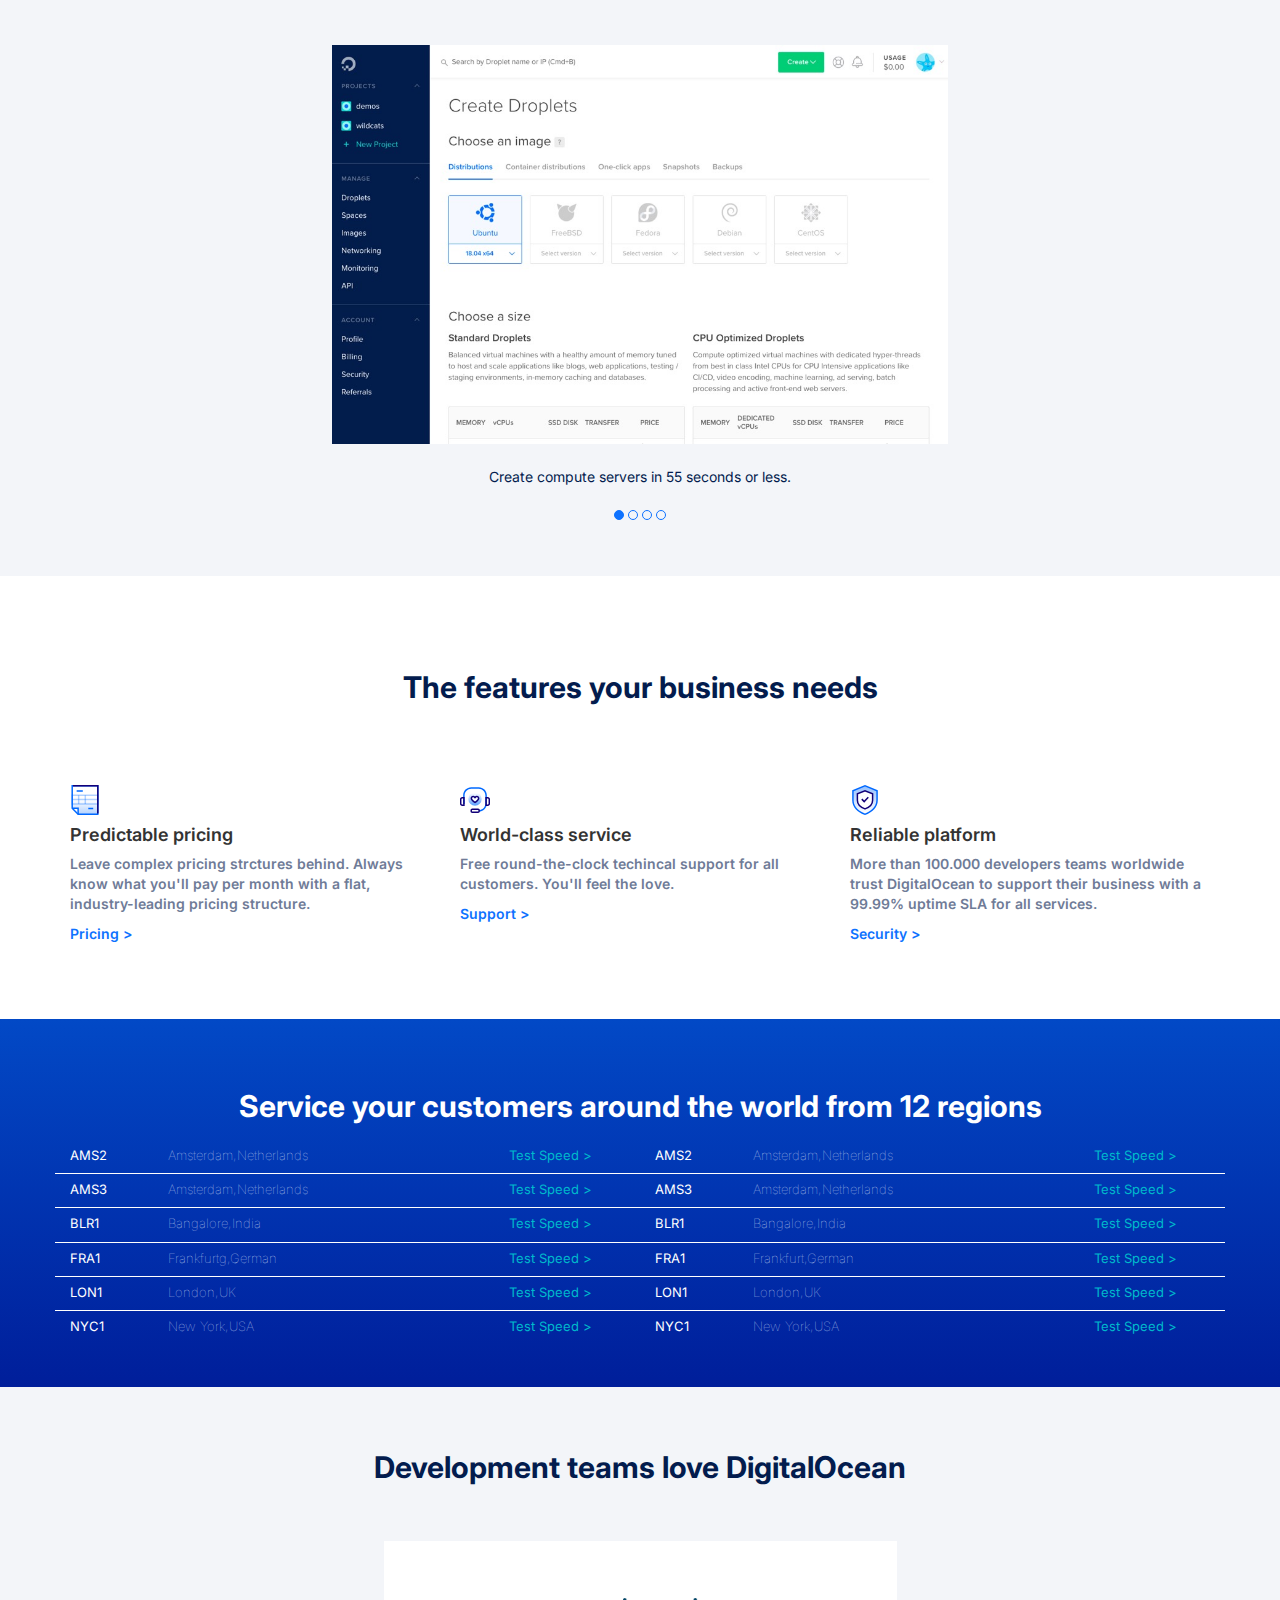
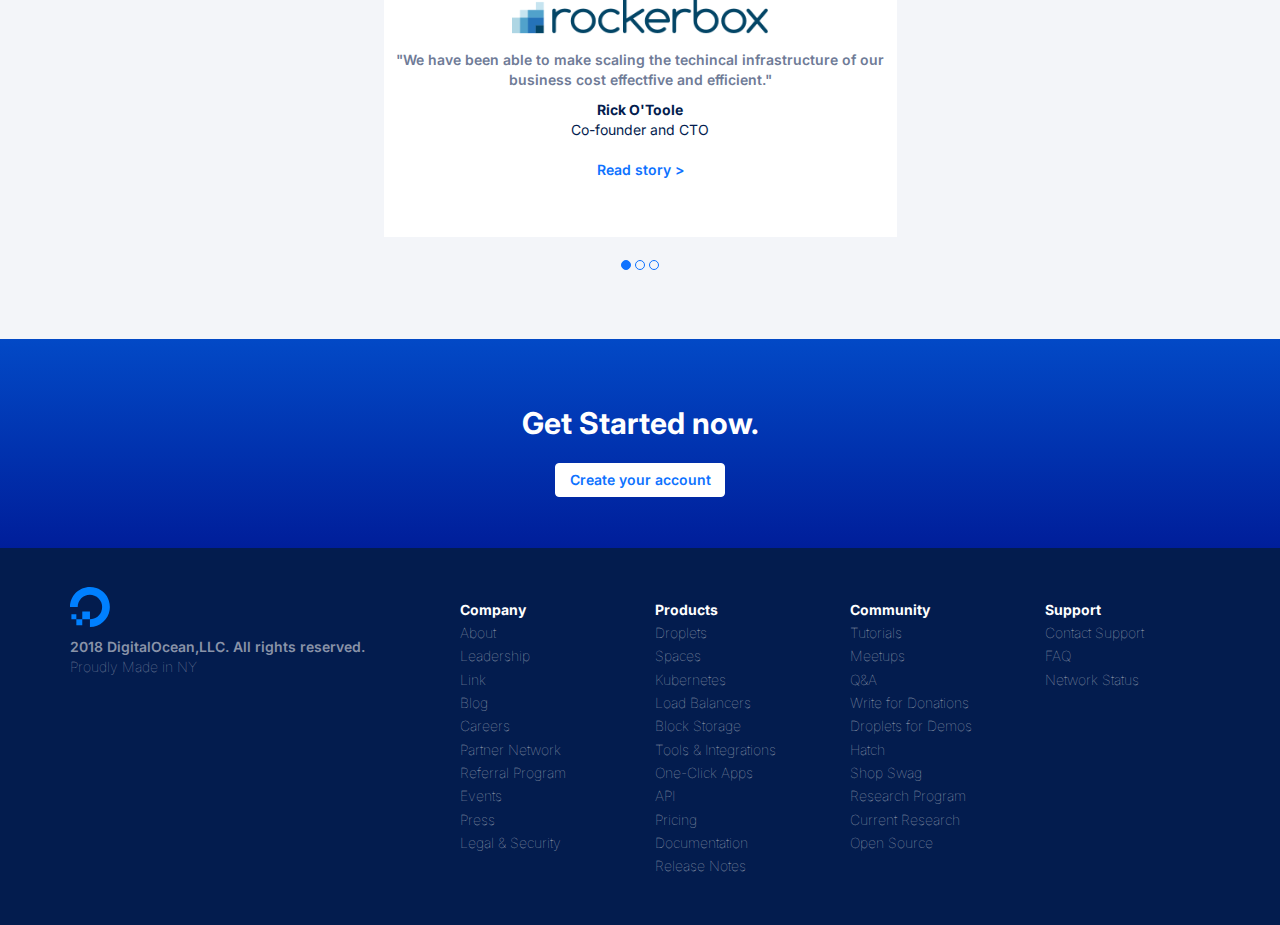
==== commit d2f993bc: "Correzzione Prima Sezione" ====
--- a/index.html
+++ b/index.html
@@ -484,39 +484,5 @@
       </div>
     </footer>
 
-    <!-- FIXED ASSISTANT -->
-    <div class="fixed-group">
-      <div class="relative-group">
-        <!-- Fixed Assistant -->
-        <div class="absolute-assistant">
-          <div class="fixed-assistant">
-            <img src="img/sammy-shark.png" alt="Sammy Shark">
-          </div>
-        </div>
-        <!-- Notification-counter -->
-        <div class="absolute-counter">
-          <div class="assistant-counter">
-            <div class="notification-counter">
-              <div class="outline">
-                <span class="inside"></span>
-              </div>
-            </div>
-          </div>
-        </div>
-        <!-- Text-Baloon -->
-        <div class="absolute-baloon">
-          <div class="text-baloon">
-            <div class="text-bubble">
-              <span class="ms_bulk ms_dark_blue">Can I help awnser any questions you have about DigitalOcean?</span>
-            </div>
-            <div class="triangle">
-            </div>
-          </div>
-        </div>
-      </div>
-   </div>
-
-
-
   </body>
 </html>
--- a/css/style.css
+++ b/css/style.css
@@ -46,10 +46,6 @@
 }
 
 /* UTILITIES */
-.ms_wrapper {
-  width: 50%;
-  margin: 0 auto;
-}
 .ms_dark_blue {
   color: #031C4E;
 }
@@ -165,6 +161,10 @@
 
 /* MAIN */
 /* 1St Section  */
+#ms_first-section .ms_wrapper {
+  width: 100%;
+  margin: 0 auto;
+}
 #ms_first-section .section-head_text{
   margin: 3% 0;
 }
@@ -185,9 +185,7 @@
   color: #6F7B97;
 }
 #ms_first-section .ms_col-wrap {
-  width: 100%;
-  min-height: 120px;
-  padding: 0 2% 0 0;
+  max-width: 100%;
 }
 #ms_first-section img {
   height: 35px;
@@ -196,6 +194,7 @@
 #ms_first-section .ms_col-wrap  p {
   font-size: 13px;
 }
+
 /* 2Nd Section  */
 #ms_second-section {
   background-color: #F3F5F9;
@@ -365,9 +364,13 @@
 
   /* MAIN */
   /* 1St Section  */
+  #ms_first-section .ms_wrapper {
+    width: 85%;
+    margin: 0 auto;
+  }
   #ms_first-section .ms_col-wrap {
-    width: 49.5%;
-    height: 170px;
+    width: 50%;
+    padding: 0% 2%;
   }
   #ms_first-section img {
     height: 30px;
@@ -375,6 +378,9 @@
   }
   #ms_first-section .section-head_text p {
     font-size: 14px;
+  }
+  #ms_first-section .ms_col-wrap  p {
+    min-height: 11vh;
   }
   /* 2Nd Section  */
   #ms_second-section .ms_section-head p {
@@ -410,6 +416,7 @@
   footer ul li {
     margin: 2% 0;
   }
+
 }
 /* MQ DESKTOP */
 @media screen and (min-width: 992px) {
@@ -434,9 +441,13 @@
 
   /* MAIN */
   /* 1St Section  */
+  #ms_first-section .ms_wrapper {
+    width: 70%;
+    margin: 0 auto;
+  }
   #ms_first-section .ms_col-wrap {
-    width: 49.5%;
-    height: 170px;
+    width: 50%;
+    padding: 0% 4%
   }
   #ms_first-section img {
     height: 30px;
@@ -444,6 +455,9 @@
   }
   #ms_first-section .section-head_text p {
     font-size: 17px;
+  }
+  #ms_first-section .ms_wrapper p {
+    min-height: 9vh;
   }
   /* 2Nd Section  */
   #ms_second-section .ms_section-head p {
